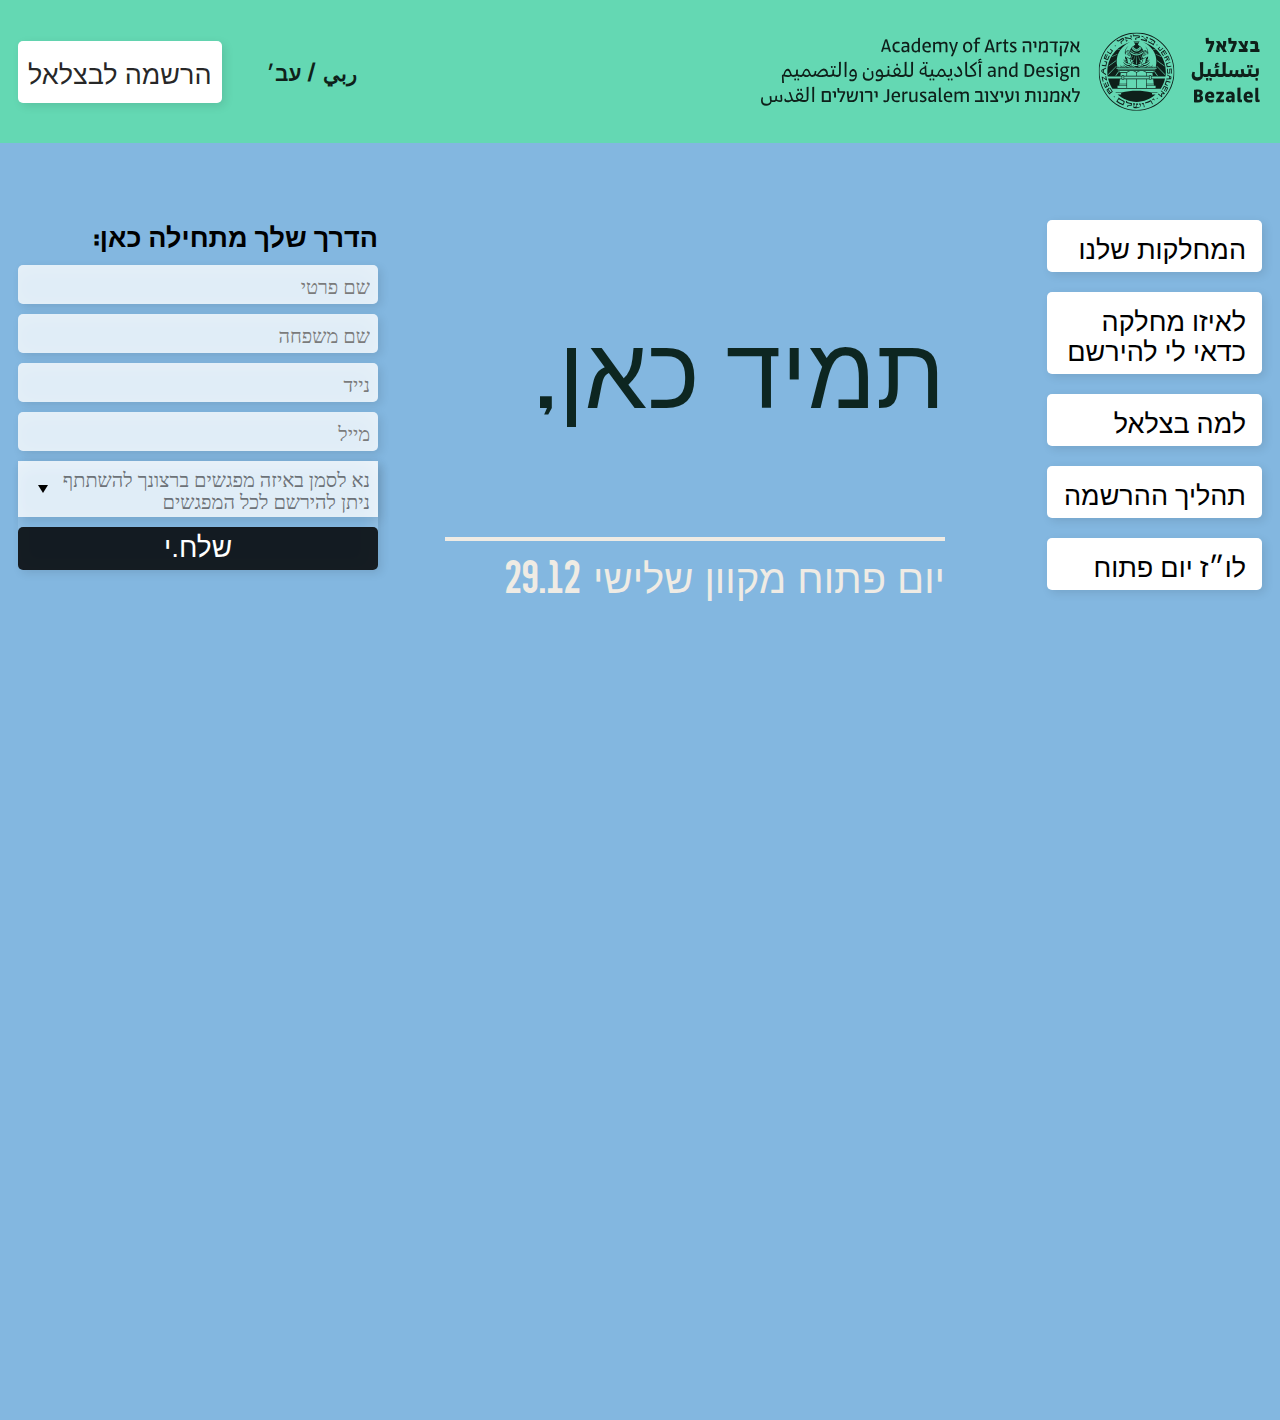
==== index.html @ 4e0faca6 "fix: fix" ====
<!DOCTYPE html>
<html lang="he-IL" dir="rtl">
<head>
    <meta charset="UTF-8">
    <meta name="viewport" content="width=device-width, initial-scale=1.0">
    <title>Home</title>
    <link rel="stylesheet" href="css/libs.css">
    <link rel="stylesheet" href="css/style.css">
</head>
<body>
    <header class="header">
        <div class="container">
            <div class="header__inner">
                <div class="header__logo">
                    <a href="./">
                        <img src="images/logo.svg" alt="logo">
                    </a>
                </div>
                <button class="header__menu-btn"><span></span></button>
                <div class="header__links">
                    <a class="header__link" href="#">ربي / עב׳</a>
                    <a class="header__btn" href="#">הרשמה לבצלאל</a>
                </div>
            </div>
            <div class="header__menu">
                <button class="header__menu-close"></button>
                <ul class="header__menu-list">
                    <li><a href="#">המחלקות שלנו</a></li>
                    <li><a href="#">לאיזו מחלקה
                        כדאי לי להירשם</a></li>
                        <li><a href="#"> למה בצלאל</a></li>
                        <li><a href="#"> תהליך ההרשמה</a></li>
                        <li><a href="#"> לו״ז יום פתוח</a></li>
                </ul>
                <a class="header__menu-link " href="#">הרשמה לבצלאל</a>

            </div>
        </div>
    </header>

    
    <section class="main-page">
        <div class="container">
            <div class="main-page__inner">
                <aside class="aside">
                    <nav class="main-page__nav navigation">
                        <ul>
                            <li><a href="#">המחלקות שלנו</a></li>
                            <li><a href="#">לאיזו מחלקה
                                כדאי לי להירשם </a></li>
                            <li><a href="#"> למה בצלאל</a></li>
                            <li><a href="#"> תהליך ההרשמה </a></li>
                            <li><a href="#">לו״ז יום פתוח </a></li>
                        </ul>
                    </nav>
                </aside>
                <div class="main-page__head">
                    <h1 class="main-page__title">
                        <div class="line"  style="animation-delay: .3s">
                            <span>תמיד כאן,</span>
                        </div>
                        <div class="line"  style="animation-delay: .35s">
                            תמיד <strong>בצלאל</strong>
                        </div>
                    </h1>
                    <h2 class="main-page__subtitle">יום פתוח מקוון שלישי 29.12</h2>
                </div>
                <div class="main-page__form">
                    <h3 class="main-page__form-title">הדרך שלך מתחילה כאן:</h3>
                    <form action="#">
                        <div class="main-page__form-item">
                            <input type="text" placeholder="שם פרטי">
                        </div>
                        <div class="main-page__form-item">
                            <input type="text" placeholder="שם משפחה">
                        </div>
                        <div class="main-page__form-item">
                            <input type="text" placeholder="נייד">
                        </div>
                        <div class="main-page__form-item">
                            <input type="text" placeholder="מייל">
                        </div>
                        <div class="main-page__list">
                            <div class="main-page__list-head">
                                <div class="main-page__list-subtitle">
                                    <span>נא לסמן באיזה מפגשים ברצונך להשתתף</span>
                                </div>
                                <div class="main-page__list-title">
                                    <strong> ניתן להירשם לכל המפגשים</strong>
                                </div>
                            </div>
                            
                            <ul class="main-page__list-items">
                                <li class="main-page__form-checkbox">
                                    <label>

                                        <input type="checkbox">
                                        מפגש עם המנהל האקדמי:
                                        <br>
                                        תהליך ההרשמה ותנאי הקבלה
                                    </label>
                                </li>
                                <li class="main-page__form-checkbox">
                                    <label>
                                        <input type="checkbox">
                                        מפגש עם דקנאט הסטודנטים: מלגות, מעונות, סיוע כלכלי וחברתי
                                    </label>
                                </li>
                                <li class="main-page__form-checkbox">
                                    <label>
                                        <input type="checkbox">
                                        מפגש במחלקה לעיצוב תעשייתי
                                    </label>
                                </li>
                                <li class="main-page__form-checkbox">
                                    <label>
                                        <input type="checkbox">
                                        מפגש במחלקה לעיצוב קרמי וזכוכית
                                    </label>
                                </li>
                                <li class="main-page__form-checkbox">
                                    <label>
                                        <input type="checkbox">
                                        מפגש במחלקה לתרבות חזותית וחומרית
                                    </label>
                                </li>
                                <li class="main-page__form-checkbox">
                                    <label>
                                        <input type="checkbox">
                                        מפגש במחלקה לתרבות חזותית וחומרית
                                    </label>
                                </li>
                                <li class="main-page__form-checkbox">
                                    <label>
                                        <input type="checkbox">
                                        מפגש במחלקה לצילום
                                    </label>
                                </li>
                                <li class="main-page__form-checkbox">
                                    <label>
                                        <input type="checkbox">
                                        מפגש במחלקה לארכיטקטורה
                                    </label>
                                </li>
                                <li class="main-page__form-checkbox">
                                    <label>
                                        <input type="checkbox">
                                        מפגש במחלקה לאמנויות המסך
                                    </label>
                                </li>
                                <li class="main-page__form-checkbox">
                                    <label>
                                        <input type="checkbox">
                                        מפגש במחלקה לצורפות ואופנה
                                    </label>
                                </li>
                                <li class="main-page__form-checkbox">
                                    <label>
                                        <input type="checkbox">
                                        מפגש במחלקה לתקשורת חזותית
                                    </label>
                                </li>
                                <li class="main-page__form-checkbox">
                                    <label>
                                        <input type="checkbox">
                                        מפגש במחלקה לאמנות
                                    </label>
                                </li>
                            </ul>
                            
                            <button class="main-page__form-btn btn">שלח.י</button>
                        </div>
                    </form>
                </div>
            </div>
        </div>
    </section>


    <footer class="footer">
    </footer>
    
    <script src="js/libs.js"></script>
    <script src="js/main.js"></script>
</body>
</html>
---- css/libs.css ----
@keyframes plyr-progress{to{background-position:25px 0;background-position:var(--plyr-progress-loading-size,25px) 0}}@keyframes plyr-popup{0%{opacity:.5;transform:translateY(10px)}to{opacity:1;transform:translateY(0)}}@keyframes plyr-fade-in{from{opacity:0}to{opacity:1}}.plyr{-moz-osx-font-smoothing:grayscale;-webkit-font-smoothing:antialiased;align-items:center;direction:ltr;display:flex;flex-direction:column;font-family:inherit;font-family:var(--plyr-font-family,inherit);font-variant-numeric:tabular-nums;font-weight:400;font-weight:var(--plyr-font-weight-regular,400);line-height:1.7;line-height:var(--plyr-line-height,1.7);max-width:100%;min-width:200px;position:relative;text-shadow:none;transition:box-shadow .3s ease;z-index:0}.plyr audio,.plyr iframe,.plyr video{display:block;height:100%;width:100%}.plyr button{font:inherit;line-height:inherit;width:auto}.plyr:focus{outline:0}.plyr--full-ui{box-sizing:border-box}.plyr--full-ui *,.plyr--full-ui ::after,.plyr--full-ui ::before{box-sizing:inherit}.plyr--full-ui a,.plyr--full-ui button,.plyr--full-ui input,.plyr--full-ui label{touch-action:manipulation}.plyr__badge{background:#4a5464;background:var(--plyr-badge-background,#4a5464);border-radius:2px;border-radius:var(--plyr-badge-border-radius,2px);color:#fff;color:var(--plyr-badge-text-color,#fff);font-size:9px;font-size:var(--plyr-font-size-badge,9px);line-height:1;padding:3px 4px}.plyr--full-ui ::-webkit-media-text-track-container{display:none}.plyr__captions{animation:plyr-fade-in .3s ease;bottom:0;display:none;font-size:13px;font-size:var(--plyr-font-size-small,13px);left:0;padding:10px;padding:var(--plyr-control-spacing,10px);position:absolute;text-align:center;transition:transform .4s ease-in-out;width:100%}.plyr__captions span:empty{display:none}@media (min-width:480px){.plyr__captions{font-size:15px;font-size:var(--plyr-font-size-base,15px);padding:calc(10px * 2);padding:calc(var(--plyr-control-spacing,10px) * 2)}}@media (min-width:768px){.plyr__captions{font-size:18px;font-size:var(--plyr-font-size-large,18px)}}.plyr--captions-active .plyr__captions{display:block}.plyr:not(.plyr--hide-controls) .plyr__controls:not(:empty)~.plyr__captions{transform:translateY(calc(10px * -4));transform:translateY(calc(var(--plyr-control-spacing,10px) * -4))}.plyr__caption{background:rgba(0,0,0,.8);background:var(--plyr-captions-background,rgba(0,0,0,.8));border-radius:2px;-webkit-box-decoration-break:clone;box-decoration-break:clone;color:#fff;color:var(--plyr-captions-text-color,#fff);line-height:185%;padding:.2em .5em;white-space:pre-wrap}.plyr__caption div{display:inline}.plyr__control{background:0 0;border:0;border-radius:3px;border-radius:var(--plyr-control-radius,3px);color:inherit;cursor:pointer;flex-shrink:0;overflow:visible;padding:calc(10px * .7);padding:calc(var(--plyr-control-spacing,10px) * .7);position:relative;transition:all .3s ease}.plyr__control svg{display:block;fill:currentColor;height:18px;height:var(--plyr-control-icon-size,18px);pointer-events:none;width:18px;width:var(--plyr-control-icon-size,18px)}.plyr__control:focus{outline:0}.plyr__control.plyr__tab-focus{outline-color:#00b3ff;outline-color:var(--plyr-tab-focus-color,var(--plyr-color-main,var(--plyr-color-main,#00b3ff)));outline-offset:2px;outline-style:dotted;outline-width:3px}a.plyr__control{text-decoration:none}a.plyr__control::after,a.plyr__control::before{display:none}.plyr__control.plyr__control--pressed .icon--not-pressed,.plyr__control.plyr__control--pressed .label--not-pressed,.plyr__control:not(.plyr__control--pressed) .icon--pressed,.plyr__control:not(.plyr__control--pressed) .label--pressed{display:none}.plyr--full-ui ::-webkit-media-controls{display:none}.plyr__controls{align-items:center;display:flex;justify-content:flex-end;text-align:center}.plyr__controls .plyr__progress__container{flex:1;min-width:0}.plyr__controls .plyr__controls__item{margin-left:calc(10px / 4);margin-left:calc(var(--plyr-control-spacing,10px)/ 4)}.plyr__controls .plyr__controls__item:first-child{margin-left:0;margin-right:auto}.plyr__controls .plyr__controls__item.plyr__progress__container{padding-left:calc(10px / 4);padding-left:calc(var(--plyr-control-spacing,10px)/ 4)}.plyr__controls .plyr__controls__item.plyr__time{padding:0 calc(10px / 2);padding:0 calc(var(--plyr-control-spacing,10px)/ 2)}.plyr__controls .plyr__controls__item.plyr__progress__container:first-child,.plyr__controls .plyr__controls__item.plyr__time+.plyr__time,.plyr__controls .plyr__controls__item.plyr__time:first-child{padding-left:0}.plyr__controls:empty{display:none}.plyr [data-plyr=airplay],.plyr [data-plyr=captions],.plyr [data-plyr=fullscreen],.plyr [data-plyr=pip]{display:none}.plyr--airplay-supported [data-plyr=airplay],.plyr--captions-enabled [data-plyr=captions],.plyr--fullscreen-enabled [data-plyr=fullscreen],.plyr--pip-supported [data-plyr=pip]{display:inline-block}.plyr__menu{display:flex;position:relative}.plyr__menu .plyr__control svg{transition:transform .3s ease}.plyr__menu .plyr__control[aria-expanded=true] svg{transform:rotate(90deg)}.plyr__menu .plyr__control[aria-expanded=true] .plyr__tooltip{display:none}.plyr__menu__container{animation:plyr-popup .2s ease;background:rgba(255,255,255,.9);background:var(--plyr-menu-background,rgba(255,255,255,.9));border-radius:4px;bottom:100%;box-shadow:0 1px 2px rgba(0,0,0,.15);box-shadow:var(--plyr-menu-shadow,0 1px 2px rgba(0,0,0,.15));color:#4a5464;color:var(--plyr-menu-color,#4a5464);font-size:15px;font-size:var(--plyr-font-size-base,15px);margin-bottom:10px;position:absolute;right:-3px;text-align:left;white-space:nowrap;z-index:3}.plyr__menu__container>div{overflow:hidden;transition:height .35s cubic-bezier(.4,0,.2,1),width .35s cubic-bezier(.4,0,.2,1)}.plyr__menu__container::after{border:4px solid transparent;border:var(--plyr-menu-arrow-size,4px) solid transparent;border-top-color:rgba(255,255,255,.9);border-top-color:var(--plyr-menu-background,rgba(255,255,255,.9));content:'';height:0;position:absolute;right:calc(((18px / 2) + calc(10px * .7)) - (4px / 2));right:calc(((var(--plyr-control-icon-size,18px)/ 2) + calc(var(--plyr-control-spacing,10px) * .7)) - (var(--plyr-menu-arrow-size,4px)/ 2));top:100%;width:0}.plyr__menu__container [role=menu]{padding:calc(10px * .7);padding:calc(var(--plyr-control-spacing,10px) * .7)}.plyr__menu__container [role=menuitem],.plyr__menu__container [role=menuitemradio]{margin-top:2px}.plyr__menu__container [role=menuitem]:first-child,.plyr__menu__container [role=menuitemradio]:first-child{margin-top:0}.plyr__menu__container .plyr__control{align-items:center;color:#4a5464;color:var(--plyr-menu-color,#4a5464);display:flex;font-size:13px;font-size:var(--plyr-font-size-menu,var(--plyr-font-size-small,13px));padding-bottom:calc(calc(10px * .7)/ 1.5);padding-bottom:calc(calc(var(--plyr-control-spacing,10px) * .7)/ 1.5);padding-left:calc(calc(10px * .7) * 1.5);padding-left:calc(calc(var(--plyr-control-spacing,10px) * .7) * 1.5);padding-right:calc(calc(10px * .7) * 1.5);padding-right:calc(calc(var(--plyr-control-spacing,10px) * .7) * 1.5);padding-top:calc(calc(10px * .7)/ 1.5);padding-top:calc(calc(var(--plyr-control-spacing,10px) * .7)/ 1.5);-webkit-user-select:none;-ms-user-select:none;user-select:none;width:100%}.plyr__menu__container .plyr__control>span{align-items:inherit;display:flex;width:100%}.plyr__menu__container .plyr__control::after{border:4px solid transparent;border:var(--plyr-menu-item-arrow-size,4px) solid transparent;content:'';position:absolute;top:50%;transform:translateY(-50%)}.plyr__menu__container .plyr__control--forward{padding-right:calc(calc(10px * .7) * 4);padding-right:calc(calc(var(--plyr-control-spacing,10px) * .7) * 4)}.plyr__menu__container .plyr__control--forward::after{border-left-color:#728197;border-left-color:var(--plyr-menu-arrow-color,#728197);right:calc((calc(10px * .7) * 1.5) - 4px);right:calc((calc(var(--plyr-control-spacing,10px) * .7) * 1.5) - var(--plyr-menu-item-arrow-size,4px))}.plyr__menu__container .plyr__control--forward.plyr__tab-focus::after,.plyr__menu__container .plyr__control--forward:hover::after{border-left-color:currentColor}.plyr__menu__container .plyr__control--back{font-weight:400;font-weight:var(--plyr-font-weight-regular,400);margin:calc(10px * .7);margin:calc(var(--plyr-control-spacing,10px) * .7);margin-bottom:calc(calc(10px * .7)/ 2);margin-bottom:calc(calc(var(--plyr-control-spacing,10px) * .7)/ 2);padding-left:calc(calc(10px * .7) * 4);padding-left:calc(calc(var(--plyr-control-spacing,10px) * .7) * 4);position:relative;width:calc(100% - (calc(10px * .7) * 2));width:calc(100% - (calc(var(--plyr-control-spacing,10px) * .7) * 2))}.plyr__menu__container .plyr__control--back::after{border-right-color:#728197;border-right-color:var(--plyr-menu-arrow-color,#728197);left:calc((calc(10px * .7) * 1.5) - 4px);left:calc((calc(var(--plyr-control-spacing,10px) * .7) * 1.5) - var(--plyr-menu-item-arrow-size,4px))}.plyr__menu__container .plyr__control--back::before{background:#dcdfe5;background:var(--plyr-menu-back-border-color,#dcdfe5);box-shadow:0 1px 0 #fff;box-shadow:0 1px 0 var(--plyr-menu-back-border-shadow-color,#fff);content:'';height:1px;left:0;margin-top:calc(calc(10px * .7)/ 2);margin-top:calc(calc(var(--plyr-control-spacing,10px) * .7)/ 2);overflow:hidden;position:absolute;right:0;top:100%}.plyr__menu__container .plyr__control--back.plyr__tab-focus::after,.plyr__menu__container .plyr__control--back:hover::after{border-right-color:currentColor}.plyr__menu__container .plyr__control[role=menuitemradio]{padding-left:calc(10px * .7);padding-left:calc(var(--plyr-control-spacing,10px) * .7)}.plyr__menu__container .plyr__control[role=menuitemradio]::after,.plyr__menu__container .plyr__control[role=menuitemradio]::before{border-radius:100%}.plyr__menu__container .plyr__control[role=menuitemradio]::before{background:rgba(0,0,0,.1);content:'';display:block;flex-shrink:0;height:16px;margin-right:10px;margin-right:var(--plyr-control-spacing,10px);transition:all .3s ease;width:16px}.plyr__menu__container .plyr__control[role=menuitemradio]::after{background:#fff;border:0;height:6px;left:12px;opacity:0;top:50%;transform:translateY(-50%) scale(0);transition:transform .3s ease,opacity .3s ease;width:6px}.plyr__menu__container .plyr__control[role=menuitemradio][aria-checked=true]::before{background:#00b3ff;background:var(--plyr-control-toggle-checked-background,var(--plyr-color-main,var(--plyr-color-main,#00b3ff)))}.plyr__menu__container .plyr__control[role=menuitemradio][aria-checked=true]::after{opacity:1;transform:translateY(-50%) scale(1)}.plyr__menu__container .plyr__control[role=menuitemradio].plyr__tab-focus::before,.plyr__menu__container .plyr__control[role=menuitemradio]:hover::before{background:rgba(35,40,47,.1)}.plyr__menu__container .plyr__menu__value{align-items:center;display:flex;margin-left:auto;margin-right:calc((calc(10px * .7) - 2) * -1);margin-right:calc((calc(var(--plyr-control-spacing,10px) * .7) - 2) * -1);overflow:hidden;padding-left:calc(calc(10px * .7) * 3.5);padding-left:calc(calc(var(--plyr-control-spacing,10px) * .7) * 3.5);pointer-events:none}.plyr--full-ui input[type=range]{-webkit-appearance:none;background:0 0;border:0;border-radius:calc(13px * 2);border-radius:calc(var(--plyr-range-thumb-height,13px) * 2);color:#00b3ff;color:var(--plyr-range-fill-background,var(--plyr-color-main,var(--plyr-color-main,#00b3ff)));display:block;height:calc((3px * 2) + 13px);height:calc((var(--plyr-range-thumb-active-shadow-width,3px) * 2) + var(--plyr-range-thumb-height,13px));margin:0;min-width:0;padding:0;transition:box-shadow .3s ease;width:100%}.plyr--full-ui input[type=range]::-webkit-slider-runnable-track{background:0 0;border:0;border-radius:calc(5px / 2);border-radius:calc(var(--plyr-range-track-height,5px)/ 2);height:5px;height:var(--plyr-range-track-height,5px);-webkit-transition:box-shadow .3s ease;transition:box-shadow .3s ease;-webkit-user-select:none;user-select:none;background-image:linear-gradient(to right,currentColor 0,transparent 0);background-image:linear-gradient(to right,currentColor var(--value,0),transparent var(--value,0))}.plyr--full-ui input[type=range]::-webkit-slider-thumb{background:#fff;background:var(--plyr-range-thumb-background,#fff);border:0;border-radius:100%;box-shadow:0 1px 1px rgba(35,40,47,.15),0 0 0 1px rgba(35,40,47,.2);box-shadow:var(--plyr-range-thumb-shadow,0 1px 1px rgba(35,40,47,.15),0 0 0 1px rgba(35,40,47,.2));height:13px;height:var(--plyr-range-thumb-height,13px);position:relative;-webkit-transition:all .2s ease;transition:all .2s ease;width:13px;width:var(--plyr-range-thumb-height,13px);-webkit-appearance:none;margin-top:calc(((13px - 5px)/ 2) * -1);margin-top:calc(((var(--plyr-range-thumb-height,13px) - var(--plyr-range-track-height,5px))/ 2) * -1)}.plyr--full-ui input[type=range]::-moz-range-track{background:0 0;border:0;border-radius:calc(5px / 2);border-radius:calc(var(--plyr-range-track-height,5px)/ 2);height:5px;height:var(--plyr-range-track-height,5px);-moz-transition:box-shadow .3s ease;transition:box-shadow .3s ease;user-select:none}.plyr--full-ui input[type=range]::-moz-range-thumb{background:#fff;background:var(--plyr-range-thumb-background,#fff);border:0;border-radius:100%;box-shadow:0 1px 1px rgba(35,40,47,.15),0 0 0 1px rgba(35,40,47,.2);box-shadow:var(--plyr-range-thumb-shadow,0 1px 1px rgba(35,40,47,.15),0 0 0 1px rgba(35,40,47,.2));height:13px;height:var(--plyr-range-thumb-height,13px);position:relative;-moz-transition:all .2s ease;transition:all .2s ease;width:13px;width:var(--plyr-range-thumb-height,13px)}.plyr--full-ui input[type=range]::-moz-range-progress{background:currentColor;border-radius:calc(5px / 2);border-radius:calc(var(--plyr-range-track-height,5px)/ 2);height:5px;height:var(--plyr-range-track-height,5px)}.plyr--full-ui input[type=range]::-ms-track{background:0 0;border:0;border-radius:calc(5px / 2);border-radius:calc(var(--plyr-range-track-height,5px)/ 2);height:5px;height:var(--plyr-range-track-height,5px);-ms-transition:box-shadow .3s ease;transition:box-shadow .3s ease;-ms-user-select:none;user-select:none;color:transparent}.plyr--full-ui input[type=range]::-ms-fill-upper{background:0 0;border:0;border-radius:calc(5px / 2);border-radius:calc(var(--plyr-range-track-height,5px)/ 2);height:5px;height:var(--plyr-range-track-height,5px);-ms-transition:box-shadow .3s ease;transition:box-shadow .3s ease;-ms-user-select:none;user-select:none}.plyr--full-ui input[type=range]::-ms-fill-lower{background:0 0;border:0;border-radius:calc(5px / 2);border-radius:calc(var(--plyr-range-track-height,5px)/ 2);height:5px;height:var(--plyr-range-track-height,5px);-ms-transition:box-shadow .3s ease;transition:box-shadow .3s ease;-ms-user-select:none;user-select:none;background:currentColor}.plyr--full-ui input[type=range]::-ms-thumb{background:#fff;background:var(--plyr-range-thumb-background,#fff);border:0;border-radius:100%;box-shadow:0 1px 1px rgba(35,40,47,.15),0 0 0 1px rgba(35,40,47,.2);box-shadow:var(--plyr-range-thumb-shadow,0 1px 1px rgba(35,40,47,.15),0 0 0 1px rgba(35,40,47,.2));height:13px;height:var(--plyr-range-thumb-height,13px);position:relative;-ms-transition:all .2s ease;transition:all .2s ease;width:13px;width:var(--plyr-range-thumb-height,13px);margin-top:0}.plyr--full-ui input[type=range]::-ms-tooltip{display:none}.plyr--full-ui input[type=range]:focus{outline:0}.plyr--full-ui input[type=range]::-moz-focus-outer{border:0}.plyr--full-ui input[type=range].plyr__tab-focus::-webkit-slider-runnable-track{outline-color:#00b3ff;outline-color:var(--plyr-tab-focus-color,var(--plyr-color-main,var(--plyr-color-main,#00b3ff)));outline-offset:2px;outline-style:dotted;outline-width:3px}.plyr--full-ui input[type=range].plyr__tab-focus::-moz-range-track{outline-color:#00b3ff;outline-color:var(--plyr-tab-focus-color,var(--plyr-color-main,var(--plyr-color-main,#00b3ff)));outline-offset:2px;outline-style:dotted;outline-width:3px}.plyr--full-ui input[type=range].plyr__tab-focus::-ms-track{outline-color:#00b3ff;outline-color:var(--plyr-tab-focus-color,var(--plyr-color-main,var(--plyr-color-main,#00b3ff)));outline-offset:2px;outline-style:dotted;outline-width:3px}.plyr__poster{background-color:#000;background-position:50% 50%;background-repeat:no-repeat;background-size:contain;height:100%;left:0;opacity:0;position:absolute;top:0;transition:opacity .2s ease;width:100%;z-index:1}.plyr--stopped.plyr__poster-enabled .plyr__poster{opacity:1}.plyr__time{font-size:13px;font-size:var(--plyr-font-size-time,var(--plyr-font-size-small,13px))}.plyr__time+.plyr__time::before{content:'\2044';margin-right:10px;margin-right:var(--plyr-control-spacing,10px)}@media (max-width:calc(768px - 1px)){.plyr__time+.plyr__time{display:none}}.plyr__tooltip{background:rgba(255,255,255,.9);background:var(--plyr-tooltip-background,rgba(255,255,255,.9));border-radius:3px;border-radius:var(--plyr-tooltip-radius,3px);bottom:100%;box-shadow:0 1px 2px rgba(0,0,0,.15);box-shadow:var(--plyr-tooltip-shadow,0 1px 2px rgba(0,0,0,.15));color:#4a5464;color:var(--plyr-tooltip-color,#4a5464);font-size:13px;font-size:var(--plyr-font-size-small,13px);font-weight:400;font-weight:var(--plyr-font-weight-regular,400);left:50%;line-height:1.3;margin-bottom:calc(calc(10px / 2) * 2);margin-bottom:calc(calc(var(--plyr-control-spacing,10px)/ 2) * 2);opacity:0;padding:calc(10px / 2) calc(calc(10px / 2) * 1.5);padding:calc(var(--plyr-control-spacing,10px)/ 2) calc(calc(var(--plyr-control-spacing,10px)/ 2) * 1.5);pointer-events:none;position:absolute;transform:translate(-50%,10px) scale(.8);transform-origin:50% 100%;transition:transform .2s .1s ease,opacity .2s .1s ease;white-space:nowrap;z-index:2}.plyr__tooltip::before{border-left:4px solid transparent;border-left:var(--plyr-tooltip-arrow-size,4px) solid transparent;border-right:4px solid transparent;border-right:var(--plyr-tooltip-arrow-size,4px) solid transparent;border-top:4px solid rgba(255,255,255,.9);border-top:var(--plyr-tooltip-arrow-size,4px) solid var(--plyr-tooltip-background,rgba(255,255,255,.9));bottom:calc(4px * -1);bottom:calc(var(--plyr-tooltip-arrow-size,4px) * -1);content:'';height:0;left:50%;position:absolute;transform:translateX(-50%);width:0;z-index:2}.plyr .plyr__control.plyr__tab-focus .plyr__tooltip,.plyr .plyr__control:hover .plyr__tooltip,.plyr__tooltip--visible{opacity:1;transform:translate(-50%,0) scale(1)}.plyr .plyr__control:hover .plyr__tooltip{z-index:3}.plyr__controls>.plyr__control:first-child .plyr__tooltip,.plyr__controls>.plyr__control:first-child+.plyr__control .plyr__tooltip{left:0;transform:translate(0,10px) scale(.8);transform-origin:0 100%}.plyr__controls>.plyr__control:first-child .plyr__tooltip::before,.plyr__controls>.plyr__control:first-child+.plyr__control .plyr__tooltip::before{left:calc((18px / 2) + calc(10px * .7));left:calc((var(--plyr-control-icon-size,18px)/ 2) + calc(var(--plyr-control-spacing,10px) * .7))}.plyr__controls>.plyr__control:last-child .plyr__tooltip{left:auto;right:0;transform:translate(0,10px) scale(.8);transform-origin:100% 100%}.plyr__controls>.plyr__control:last-child .plyr__tooltip::before{left:auto;right:calc((18px / 2) + calc(10px * .7));right:calc((var(--plyr-control-icon-size,18px)/ 2) + calc(var(--plyr-control-spacing,10px) * .7));transform:translateX(50%)}.plyr__controls>.plyr__control:first-child .plyr__tooltip--visible,.plyr__controls>.plyr__control:first-child+.plyr__control .plyr__tooltip--visible,.plyr__controls>.plyr__control:first-child+.plyr__control.plyr__tab-focus .plyr__tooltip,.plyr__controls>.plyr__control:first-child+.plyr__control:hover .plyr__tooltip,.plyr__controls>.plyr__control:first-child.plyr__tab-focus .plyr__tooltip,.plyr__controls>.plyr__control:first-child:hover .plyr__tooltip,.plyr__controls>.plyr__control:last-child .plyr__tooltip--visible,.plyr__controls>.plyr__control:last-child.plyr__tab-focus .plyr__tooltip,.plyr__controls>.plyr__control:last-child:hover .plyr__tooltip{transform:translate(0,0) scale(1)}.plyr__progress{left:calc(13px * .5);left:calc(var(--plyr-range-thumb-height,13px) * .5);margin-right:13px;margin-right:var(--plyr-range-thumb-height,13px);position:relative}.plyr__progress input[type=range],.plyr__progress__buffer{margin-left:calc(13px * -.5);margin-left:calc(var(--plyr-range-thumb-height,13px) * -.5);margin-right:calc(13px * -.5);margin-right:calc(var(--plyr-range-thumb-height,13px) * -.5);width:calc(100% + 13px);width:calc(100% + var(--plyr-range-thumb-height,13px))}.plyr__progress input[type=range]{position:relative;z-index:2}.plyr__progress .plyr__tooltip{font-size:13px;font-size:var(--plyr-font-size-time,var(--plyr-font-size-small,13px));left:0}.plyr__progress__buffer{-webkit-appearance:none;background:0 0;border:0;border-radius:100px;height:5px;height:var(--plyr-range-track-height,5px);left:0;margin-top:calc((5px / 2) * -1);margin-top:calc((var(--plyr-range-track-height,5px)/ 2) * -1);padding:0;position:absolute;top:50%}.plyr__progress__buffer::-webkit-progress-bar{background:0 0}.plyr__progress__buffer::-webkit-progress-value{background:currentColor;border-radius:100px;min-width:5px;min-width:var(--plyr-range-track-height,5px);-webkit-transition:width .2s ease;transition:width .2s ease}.plyr__progress__buffer::-moz-progress-bar{background:currentColor;border-radius:100px;min-width:5px;min-width:var(--plyr-range-track-height,5px);-moz-transition:width .2s ease;transition:width .2s ease}.plyr__progress__buffer::-ms-fill{border-radius:100px;-ms-transition:width .2s ease;transition:width .2s ease}.plyr--loading .plyr__progress__buffer{animation:plyr-progress 1s linear infinite;background-image:linear-gradient(-45deg,rgba(35,40,47,.6) 25%,transparent 25%,transparent 50%,rgba(35,40,47,.6) 50%,rgba(35,40,47,.6) 75%,transparent 75%,transparent);background-image:linear-gradient(-45deg,var(--plyr-progress-loading-background,rgba(35,40,47,.6)) 25%,transparent 25%,transparent 50%,var(--plyr-progress-loading-background,rgba(35,40,47,.6)) 50%,var(--plyr-progress-loading-background,rgba(35,40,47,.6)) 75%,transparent 75%,transparent);background-repeat:repeat-x;background-size:25px 25px;background-size:var(--plyr-progress-loading-size,25px) var(--plyr-progress-loading-size,25px);color:transparent}.plyr--video.plyr--loading .plyr__progress__buffer{background-color:rgba(255,255,255,.25);background-color:var(--plyr-video-progress-buffered-background,rgba(255,255,255,.25))}.plyr--audio.plyr--loading .plyr__progress__buffer{background-color:rgba(193,200,209,.6);background-color:var(--plyr-audio-progress-buffered-background,rgba(193,200,209,.6))}.plyr__volume{align-items:center;display:flex;max-width:110px;min-width:80px;position:relative;width:20%}.plyr__volume input[type=range]{margin-left:calc(10px / 2);margin-left:calc(var(--plyr-control-spacing,10px)/ 2);margin-right:calc(10px / 2);margin-right:calc(var(--plyr-control-spacing,10px)/ 2);position:relative;z-index:2}.plyr--is-ios .plyr__volume{min-width:0;width:auto}.plyr--audio{display:block}.plyr--audio .plyr__controls{background:#fff;background:var(--plyr-audio-controls-background,#fff);border-radius:inherit;color:#4a5464;color:var(--plyr-audio-control-color,#4a5464);padding:10px;padding:var(--plyr-control-spacing,10px)}.plyr--audio .plyr__control.plyr__tab-focus,.plyr--audio .plyr__control:hover,.plyr--audio .plyr__control[aria-expanded=true]{background:#00b3ff;background:var(--plyr-audio-control-background-hover,var(--plyr-color-main,var(--plyr-color-main,#00b3ff)));color:#fff;color:var(--plyr-audio-control-color-hover,#fff)}.plyr--full-ui.plyr--audio input[type=range]::-webkit-slider-runnable-track{background-color:rgba(193,200,209,.6);background-color:var(--plyr-audio-range-track-background,var(--plyr-audio-progress-buffered-background,rgba(193,200,209,.6)))}.plyr--full-ui.plyr--audio input[type=range]::-moz-range-track{background-color:rgba(193,200,209,.6);background-color:var(--plyr-audio-range-track-background,var(--plyr-audio-progress-buffered-background,rgba(193,200,209,.6)))}.plyr--full-ui.plyr--audio input[type=range]::-ms-track{background-color:rgba(193,200,209,.6);background-color:var(--plyr-audio-range-track-background,var(--plyr-audio-progress-buffered-background,rgba(193,200,209,.6)))}.plyr--full-ui.plyr--audio input[type=range]:active::-webkit-slider-thumb{box-shadow:0 1px 1px rgba(35,40,47,.15),0 0 0 1px rgba(35,40,47,.2),0 0 0 3px rgba(35,40,47,.1);box-shadow:var(--plyr-range-thumb-shadow,0 1px 1px rgba(35,40,47,.15),0 0 0 1px rgba(35,40,47,.2)),0 0 0 var(--plyr-range-thumb-active-shadow-width,3px) var(--plyr-audio-range-thumb-active-shadow-color,rgba(35,40,47,.1))}.plyr--full-ui.plyr--audio input[type=range]:active::-moz-range-thumb{box-shadow:0 1px 1px rgba(35,40,47,.15),0 0 0 1px rgba(35,40,47,.2),0 0 0 3px rgba(35,40,47,.1);box-shadow:var(--plyr-range-thumb-shadow,0 1px 1px rgba(35,40,47,.15),0 0 0 1px rgba(35,40,47,.2)),0 0 0 var(--plyr-range-thumb-active-shadow-width,3px) var(--plyr-audio-range-thumb-active-shadow-color,rgba(35,40,47,.1))}.plyr--full-ui.plyr--audio input[type=range]:active::-ms-thumb{box-shadow:0 1px 1px rgba(35,40,47,.15),0 0 0 1px rgba(35,40,47,.2),0 0 0 3px rgba(35,40,47,.1);box-shadow:var(--plyr-range-thumb-shadow,0 1px 1px rgba(35,40,47,.15),0 0 0 1px rgba(35,40,47,.2)),0 0 0 var(--plyr-range-thumb-active-shadow-width,3px) var(--plyr-audio-range-thumb-active-shadow-color,rgba(35,40,47,.1))}.plyr--audio .plyr__progress__buffer{color:rgba(193,200,209,.6);color:var(--plyr-audio-progress-buffered-background,rgba(193,200,209,.6))}.plyr--video{background:#000;overflow:hidden}.plyr--video.plyr--menu-open{overflow:visible}.plyr__video-wrapper{background:#000;height:100%;margin:auto;overflow:hidden;position:relative;width:100%}.plyr__video-embed,.plyr__video-wrapper--fixed-ratio{height:0;padding-bottom:56.25%}.plyr__video-embed iframe,.plyr__video-wrapper--fixed-ratio video{border:0;left:0;position:absolute;top:0}.plyr--full-ui .plyr__video-embed>.plyr__video-embed__container{padding-bottom:240%;position:relative;transform:translateY(-38.28125%)}.plyr--video .plyr__controls{background:linear-gradient(rgba(0,0,0,0),rgba(0,0,0,.75));background:var(--plyr-video-controls-background,linear-gradient(rgba(0,0,0,0),rgba(0,0,0,.75)));border-bottom-left-radius:inherit;border-bottom-right-radius:inherit;bottom:0;color:#fff;color:var(--plyr-video-control-color,#fff);left:0;padding:calc(10px / 2);padding:calc(var(--plyr-control-spacing,10px)/ 2);padding-top:calc(10px * 2);padding-top:calc(var(--plyr-control-spacing,10px) * 2);position:absolute;right:0;transition:opacity .4s ease-in-out,transform .4s ease-in-out;z-index:3}@media (min-width:480px){.plyr--video .plyr__controls{padding:10px;padding:var(--plyr-control-spacing,10px);padding-top:calc(10px * 3.5);padding-top:calc(var(--plyr-control-spacing,10px) * 3.5)}}.plyr--video.plyr--hide-controls .plyr__controls{opacity:0;pointer-events:none;transform:translateY(100%)}.plyr--video .plyr__control.plyr__tab-focus,.plyr--video .plyr__control:hover,.plyr--video .plyr__control[aria-expanded=true]{background:#00b3ff;background:var(--plyr-video-control-background-hover,var(--plyr-color-main,var(--plyr-color-main,#00b3ff)));color:#fff;color:var(--plyr-video-control-color-hover,#fff)}.plyr__control--overlaid{background:#00b3ff;background:var(--plyr-video-control-background-hover,var(--plyr-color-main,var(--plyr-color-main,#00b3ff)));border:0;border-radius:100%;color:#fff;color:var(--plyr-video-control-color,#fff);display:none;left:50%;opacity:.9;padding:calc(10px * 1.5);padding:calc(var(--plyr-control-spacing,10px) * 1.5);position:absolute;top:50%;transform:translate(-50%,-50%);transition:.3s;z-index:2}.plyr__control--overlaid svg{left:2px;position:relative}.plyr__control--overlaid:focus,.plyr__control--overlaid:hover{opacity:1}.plyr--playing .plyr__control--overlaid{opacity:0;visibility:hidden}.plyr--full-ui.plyr--video .plyr__control--overlaid{display:block}.plyr--full-ui.plyr--video input[type=range]::-webkit-slider-runnable-track{background-color:rgba(255,255,255,.25);background-color:var(--plyr-video-range-track-background,var(--plyr-video-progress-buffered-background,rgba(255,255,255,.25)))}.plyr--full-ui.plyr--video input[type=range]::-moz-range-track{background-color:rgba(255,255,255,.25);background-color:var(--plyr-video-range-track-background,var(--plyr-video-progress-buffered-background,rgba(255,255,255,.25)))}.plyr--full-ui.plyr--video input[type=range]::-ms-track{background-color:rgba(255,255,255,.25);background-color:var(--plyr-video-range-track-background,var(--plyr-video-progress-buffered-background,rgba(255,255,255,.25)))}.plyr--full-ui.plyr--video input[type=range]:active::-webkit-slider-thumb{box-shadow:0 1px 1px rgba(35,40,47,.15),0 0 0 1px rgba(35,40,47,.2),0 0 0 3px rgba(255,255,255,.5);box-shadow:var(--plyr-range-thumb-shadow,0 1px 1px rgba(35,40,47,.15),0 0 0 1px rgba(35,40,47,.2)),0 0 0 var(--plyr-range-thumb-active-shadow-width,3px) var(--plyr-audio-range-thumb-active-shadow-color,rgba(255,255,255,.5))}.plyr--full-ui.plyr--video input[type=range]:active::-moz-range-thumb{box-shadow:0 1px 1px rgba(35,40,47,.15),0 0 0 1px rgba(35,40,47,.2),0 0 0 3px rgba(255,255,255,.5);box-shadow:var(--plyr-range-thumb-shadow,0 1px 1px rgba(35,40,47,.15),0 0 0 1px rgba(35,40,47,.2)),0 0 0 var(--plyr-range-thumb-active-shadow-width,3px) var(--plyr-audio-range-thumb-active-shadow-color,rgba(255,255,255,.5))}.plyr--full-ui.plyr--video input[type=range]:active::-ms-thumb{box-shadow:0 1px 1px rgba(35,40,47,.15),0 0 0 1px rgba(35,40,47,.2),0 0 0 3px rgba(255,255,255,.5);box-shadow:var(--plyr-range-thumb-shadow,0 1px 1px rgba(35,40,47,.15),0 0 0 1px rgba(35,40,47,.2)),0 0 0 var(--plyr-range-thumb-active-shadow-width,3px) var(--plyr-audio-range-thumb-active-shadow-color,rgba(255,255,255,.5))}.plyr--video .plyr__progress__buffer{color:rgba(255,255,255,.25);color:var(--plyr-video-progress-buffered-background,rgba(255,255,255,.25))}.plyr:-webkit-full-screen{background:#000;border-radius:0!important;height:100%;margin:0;width:100%}.plyr:-ms-fullscreen{background:#000;border-radius:0!important;height:100%;margin:0;width:100%}.plyr:fullscreen{background:#000;border-radius:0!important;height:100%;margin:0;width:100%}.plyr:-webkit-full-screen video{height:100%}.plyr:-ms-fullscreen video{height:100%}.plyr:fullscreen video{height:100%}.plyr:-webkit-full-screen .plyr__video-wrapper{height:100%;position:static}.plyr:-ms-fullscreen .plyr__video-wrapper{height:100%;position:static}.plyr:fullscreen .plyr__video-wrapper{height:100%;position:static}.plyr:-webkit-full-screen.plyr--vimeo .plyr__video-wrapper{height:0;position:relative}.plyr:-ms-fullscreen.plyr--vimeo .plyr__video-wrapper{height:0;position:relative}.plyr:fullscreen.plyr--vimeo .plyr__video-wrapper{height:0;position:relative}.plyr:-webkit-full-screen .plyr__control .icon--exit-fullscreen{display:block}.plyr:-ms-fullscreen .plyr__control .icon--exit-fullscreen{display:block}.plyr:fullscreen .plyr__control .icon--exit-fullscreen{display:block}.plyr:-webkit-full-screen .plyr__control .icon--exit-fullscreen+svg{display:none}.plyr:-ms-fullscreen .plyr__control .icon--exit-fullscreen+svg{display:none}.plyr:fullscreen .plyr__control .icon--exit-fullscreen+svg{display:none}.plyr:-webkit-full-screen.plyr--hide-controls{cursor:none}.plyr:-ms-fullscreen.plyr--hide-controls{cursor:none}.plyr:fullscreen.plyr--hide-controls{cursor:none}@media (min-width:1024px){.plyr:-webkit-full-screen .plyr__captions{font-size:21px;font-size:var(--plyr-font-size-xlarge,21px)}.plyr:-ms-fullscreen .plyr__captions{font-size:21px;font-size:var(--plyr-font-size-xlarge,21px)}.plyr:fullscreen .plyr__captions{font-size:21px;font-size:var(--plyr-font-size-xlarge,21px)}}.plyr:-webkit-full-screen{background:#000;border-radius:0!important;height:100%;margin:0;width:100%}.plyr:-webkit-full-screen video{height:100%}.plyr:-webkit-full-screen .plyr__video-wrapper{height:100%;position:static}.plyr:-webkit-full-screen.plyr--vimeo .plyr__video-wrapper{height:0;position:relative}.plyr:-webkit-full-screen .plyr__control .icon--exit-fullscreen{display:block}.plyr:-webkit-full-screen .plyr__control .icon--exit-fullscreen+svg{display:none}.plyr:-webkit-full-screen.plyr--hide-controls{cursor:none}@media (min-width:1024px){.plyr:-webkit-full-screen .plyr__captions{font-size:21px;font-size:var(--plyr-font-size-xlarge,21px)}}.plyr:-moz-full-screen{background:#000;border-radius:0!important;height:100%;margin:0;width:100%}.plyr:-moz-full-screen video{height:100%}.plyr:-moz-full-screen .plyr__video-wrapper{height:100%;position:static}.plyr:-moz-full-screen.plyr--vimeo .plyr__video-wrapper{height:0;position:relative}.plyr:-moz-full-screen .plyr__control .icon--exit-fullscreen{display:block}.plyr:-moz-full-screen .plyr__control .icon--exit-fullscreen+svg{display:none}.plyr:-moz-full-screen.plyr--hide-controls{cursor:none}@media (min-width:1024px){.plyr:-moz-full-screen .plyr__captions{font-size:21px;font-size:var(--plyr-font-size-xlarge,21px)}}.plyr:-ms-fullscreen{background:#000;border-radius:0!important;height:100%;margin:0;width:100%}.plyr:-ms-fullscreen video{height:100%}.plyr:-ms-fullscreen .plyr__video-wrapper{height:100%;position:static}.plyr:-ms-fullscreen.plyr--vimeo .plyr__video-wrapper{height:0;position:relative}.plyr:-ms-fullscreen .plyr__control .icon--exit-fullscreen{display:block}.plyr:-ms-fullscreen .plyr__control .icon--exit-fullscreen+svg{display:none}.plyr:-ms-fullscreen.plyr--hide-controls{cursor:none}@media (min-width:1024px){.plyr:-ms-fullscreen .plyr__captions{font-size:21px;font-size:var(--plyr-font-size-xlarge,21px)}}.plyr--fullscreen-fallback{background:#000;border-radius:0!important;height:100%;margin:0;width:100%;bottom:0;display:block;left:0;position:fixed;right:0;top:0;z-index:10000000}.plyr--fullscreen-fallback video{height:100%}.plyr--fullscreen-fallback .plyr__video-wrapper{height:100%;position:static}.plyr--fullscreen-fallback.plyr--vimeo .plyr__video-wrapper{height:0;position:relative}.plyr--fullscreen-fallback .plyr__control .icon--exit-fullscreen{display:block}.plyr--fullscreen-fallback .plyr__control .icon--exit-fullscreen+svg{display:none}.plyr--fullscreen-fallback.plyr--hide-controls{cursor:none}@media (min-width:1024px){.plyr--fullscreen-fallback .plyr__captions{font-size:21px;font-size:var(--plyr-font-size-xlarge,21px)}}.plyr__ads{border-radius:inherit;bottom:0;cursor:pointer;left:0;overflow:hidden;position:absolute;right:0;top:0;z-index:-1}.plyr__ads>div,.plyr__ads>div iframe{height:100%;position:absolute;width:100%}.plyr__ads::after{background:#23282f;border-radius:2px;bottom:10px;bottom:var(--plyr-control-spacing,10px);color:#fff;content:attr(data-badge-text);font-size:11px;padding:2px 6px;pointer-events:none;position:absolute;right:10px;right:var(--plyr-control-spacing,10px);z-index:3}.plyr__ads::after:empty{display:none}.plyr__cues{background:currentColor;display:block;height:5px;height:var(--plyr-range-track-height,5px);left:0;margin:-var(--plyr-range-track-height,5px)/2 0 0;opacity:.8;position:absolute;top:50%;width:3px;z-index:3}.plyr__preview-thumb{background-color:rgba(255,255,255,.9);background-color:var(--plyr-tooltip-background,rgba(255,255,255,.9));border-radius:3px;bottom:100%;box-shadow:0 1px 2px rgba(0,0,0,.15);box-shadow:var(--plyr-tooltip-shadow,0 1px 2px rgba(0,0,0,.15));margin-bottom:calc(calc(10px / 2) * 2);margin-bottom:calc(calc(var(--plyr-control-spacing,10px)/ 2) * 2);opacity:0;padding:3px;padding:var(--plyr-tooltip-radius,3px);pointer-events:none;position:absolute;transform:translate(0,10px) scale(.8);transform-origin:50% 100%;transition:transform .2s .1s ease,opacity .2s .1s ease;z-index:2}.plyr__preview-thumb--is-shown{opacity:1;transform:translate(0,0) scale(1)}.plyr__preview-thumb::before{border-left:4px solid transparent;border-left:var(--plyr-tooltip-arrow-size,4px) solid transparent;border-right:4px solid transparent;border-right:var(--plyr-tooltip-arrow-size,4px) solid transparent;border-top:4px solid rgba(255,255,255,.9);border-top:var(--plyr-tooltip-arrow-size,4px) solid var(--plyr-tooltip-background,rgba(255,255,255,.9));bottom:calc(4px * -1);bottom:calc(var(--plyr-tooltip-arrow-size,4px) * -1);content:'';height:0;left:50%;position:absolute;transform:translateX(-50%);width:0;z-index:2}.plyr__preview-thumb__image-container{background:#c1c8d1;border-radius:calc(3px - 1px);border-radius:calc(var(--plyr-tooltip-radius,3px) - 1px);overflow:hidden;position:relative;z-index:0}.plyr__preview-thumb__image-container img{height:100%;left:0;max-height:none;max-width:none;position:absolute;top:0;width:100%}.plyr__preview-thumb__time-container{bottom:6px;left:0;position:absolute;right:0;white-space:nowrap;z-index:3}.plyr__preview-thumb__time-container span{background-color:rgba(0,0,0,.55);border-radius:calc(3px - 1px);border-radius:calc(var(--plyr-tooltip-radius,3px) - 1px);color:#fff;font-size:13px;font-size:var(--plyr-font-size-time,var(--plyr-font-size-small,13px));padding:3px 6px}.plyr__preview-scrubbing{bottom:0;filter:blur(1px);height:100%;left:0;margin:auto;opacity:0;overflow:hidden;pointer-events:none;position:absolute;right:0;top:0;transition:opacity .3s ease;width:100%;z-index:1}.plyr__preview-scrubbing--is-shown{opacity:1}.plyr__preview-scrubbing img{height:100%;left:0;max-height:none;max-width:none;object-fit:contain;position:absolute;top:0;width:100%}.plyr--no-transition{transition:none!important}.plyr__sr-only{clip:rect(1px,1px,1px,1px);overflow:hidden;border:0!important;height:1px!important;padding:0!important;position:absolute!important;width:1px!important}.plyr [hidden]{display:none!important}
---- css/style.css ----
@font-face {
  font-family: "Abraham";
  src: url("../fonts/Abraham.woff2") format("woff2"), url("../fonts/Abraham.woff") format("woff"), url("../fonts/Abraham.ttf") format("opentype");
  font-style: normal;
  font-weight: 400;
  font-display: swap;
}

*,
*::before,
*::after {
  box-sizing: inherit;
  padding: 0;
  margin: 0;
}

html {
  box-sizing: border-box;
  overflow-x: hidden;
}

body {
  font-family: Abraham, sans-serif;
  font-weight: 400;
  overflow-x: hidden;
  background-color: #83b7e0;
}

ul {
  list-style: none;
}

img {
  display: block;
  max-width: 100%;
  height: auto;
}

a {
  color: inherit;
  text-decoration: none;
}

h1,
h2,
h3,
h4,
h5,
p,
h6 {
  padding: 0;
  margin: 0;
}

.container {
  max-width: 1770px;
  width: 100%;
  margin: 0 auto;
  padding: 0 18px;
  box-sizing: border-box;
}

.block-scroll {
  overflow: hidden;
}

.block-scroll body {
  overflow: hidden;
}

.btn {
  display: inline-block;
  padding: 10px 18px;
  border-radius: 5px;
  background-color: rgba(0, 0, 0, 0.85);
  font-size: 28px;
  color: #ffffff;
  line-height: 0.81;
  cursor: pointer;
  border: none;
  transition: .3s ease;
}

.btn:hover {
  background-color: #fff;
  color: rgba(0, 0, 0, 0.85);
}

input[type='number'] {
  -moz-appearance: textfield;
}

input::-webkit-outer-spin-button,
input::-webkit-inner-spin-button {
  -webkit-appearance: none;
}

.navigation li {
  font-size: 27px;
  line-height: 30px;
  text-align: right;
  margin-bottom: 20px;
}

.navigation a {
  display: block;
  padding: 11px 16px;
  border-radius: 5px;
  box-shadow: 3px 3px 10px 0 rgba(0, 0, 0, 0.1), inset -3px 3px 20px 0 rgba(255, 255, 255, 0.2);
  background-color: #ffffff;
  transition: .3s ease;
}

.navigation a:hover {
  background-color: #000000;
  color: #ffffff;
}

@keyframes text {
  0% {
    transform: translate(0, 100%);
  }
  100% {
    transform: translate(0px, 0px);
  }
}

.header {
  position: fixed;
  z-index: 90;
  left: 0;
  right: 0;
  top: 0;
  padding-top: 32px;
  padding-bottom: 32px;
  background-color: #64D8B3;
}

.header__inner {
  display: flex;
  justify-content: space-between;
  align-items: center;
}

.header__menu {
  display: none;
  position: absolute;
  left: 0;
  top: 100%;
  height: 100vh;
  width: 95%;
  color: rgba(0, 0, 0, 0.85);
  background-color: rgba(255, 255, 255, 0.75);
  padding: 50px 80px 75px 75px;
  overflow: auto;
  backdrop-filter: blur(5px);
}

.header__menu.active {
  display: block;
}

.header__menu ul a {
  display: block;
  position: relative;
  font-size: 30px;
  font-weight: 300;
  padding-bottom: 15px;
  padding-top: 15px;
}

.header__menu ul a::after {
  position: absolute;
  content: "";
  background-color: #000;
  width: 100%;
  height: 1px;
  bottom: 0;
  left: 0;
}

.header__menu-close {
  position: absolute;
  left: 17px;
  top: 14px;
  width: 32px;
  height: 32px;
  border: none;
  background-color: transparent;
  cursor: pointer;
  outline: none;
  padding: 15px;
}

.header__menu-close::before, .header__menu-close::after {
  position: absolute;
  content: "";
  left: 0;
  top: 50%;
  width: 100%;
  height: 2px;
  transform: rotate(45deg) translateY(-50%);
  background-color: rgba(0, 0, 0, 0.85);
}

.header__menu-close::after {
  transform: rotate(-45deg) translateY(-50%);
}

.header__menu-btn {
  display: none;
  position: relative;
  width: 25px;
  height: 16px;
  border: none;
  background-color: transparent;
  cursor: pointer;
  margin-right: 20px;
}

.header__menu-btn::before, .header__menu-btn::after {
  display: block;
  content: "";
  width: 100%;
  height: 2px;
  background-color: #000000;
  margin-bottom: 6px;
}

.header__menu-btn span {
  display: block;
  width: 100%;
  height: 2px;
  background-color: #000000;
  margin-bottom: 6px;
}

.header__links {
  display: flex;
  align-items: center;
  color: rgba(0, 0, 0, 0.85);
}

.header__links a {
  display: block;
  text-align: center;
}

.header__link {
  font-size: 21px;
  font-weight: bold;
}

.header__btn {
  text-align: center;
  font-size: 27px;
  margin-right: 45px;
  padding: 12px 10px;
  border-radius: 5px;
  box-shadow: 3px 3px 10px 0 rgba(0, 0, 0, 0.1), inset -3px 3px 20px 0 rgba(255, 255, 255, 0.2);
  background-color: #ffffff;
  transition: .3s ease;
}

.header__btn:hover {
  background-color: #000000;
  color: #ffffff;
}

.header__menu-link {
  display: block;
  text-align: center;
  font-size: 25px;
  padding: 13px;
  margin-top: 70px;
  border-radius: 5px;
  background-color: #000;
  color: #ffffff;
  transition: .3s ease;
}

.header__menu-link:hover {
  background-color: #ffffff;
  color: #000000;
}

.aside {
  padding-left: 35px;
  width: 250px;
  flex-shrink: 0;
}

.main-page {
  padding-top: 55px;
  min-height: 1420px;
}

.main-page__inner {
  display: flex;
  justify-content: space-between;
  align-items: flex-start;
  margin-top: 165px;
}

.main-page__head {
  max-width: 830px;
}

.main-page__title {
  font-size: 160px;
  font-weight: 300;
  color: rgba(6, 29, 22, 0.95);
  line-height: 0.94;
  margin-bottom: 35px;
  margin-top: -65px;
  overflow: hidden;
}

.main-page__title .line {
  transform: translate(0, 100%);
  animation: text .7s ease 1 forwards;
}

.main-page__title .line span, .main-page__title .line strong {
  overflow: hidden;
}

.main-page__subtitle {
  position: relative;
  font-size: 80px;
  font-weight: 300;
  color: #efebe4;
  padding-top: 10px;
}

.main-page__subtitle::before {
  position: absolute;
  content: "";
  height: 4px;
  width: 100%;
  background-color: #efebe4;
  left: 0;
  top: 0;
  width: 100%;
}

.main-page__form {
  max-width: 360px;
  width: 100%;
}

.main-page__form-title {
  font-size: 27px;
  font-weight: bold;
  line-height: 1.11;
  margin-bottom: 15px;
}

.main-page__form-item {
  margin-bottom: 10px;
}

.main-page__form-item input[type=text] {
  display: block;
  font-family: Abraham;
  font-size: 20px;
  font-weight: 300;
  width: 100%;
  border: none;
  border-radius: 5px;
  box-shadow: 3px 3px 10px 0 rgba(0, 0, 0, 0.1), inset -3px 3px 20px 0 rgba(255, 255, 255, 0.2);
  background-color: rgba(255, 255, 255, 0.75);
  padding: 6px 8px;
}

.main-page__form-item input[type=text]::placeholder {
  color: #7b7b7b;
}

.main-page__list {
  display: block;
  font-family: Abraham;
  font-size: 20px;
  font-weight: 300;
  width: 100%;
  border: none;
  border-radius: 5px;
  box-shadow: 3px 3px 10px 0 rgba(0, 0, 0, 0.1), inset -3px 3px 20px 0 rgba(255, 255, 255, 0.2);
}

.main-page__list-head {
  cursor: pointer;
  position: relative;
  font-size: 20px;
  font-weight: 300;
  line-height: 1.1;
  color: #6d7278;
  padding: 6px 8px;
  box-shadow: 3px 3px 10px 0 rgba(0, 0, 0, 0.1), inset -3px 3px 20px 0 rgba(255, 255, 255, 0.2);
  background-color: rgba(255, 255, 255, 0.75);
  padding-left: 30px;
}

.main-page__list-head::before {
  position: absolute;
  content: "";
  width: 0;
  left: 20px;
  top: 50%;
  transform: translateY(-50%);
  height: 0;
  border-style: solid;
  border-width: 8px 5.5px 0 5.5px;
  border-color: #000000 transparent transparent transparent;
}

.main-page__list-items {
  display: none;
  margin-top: 10px;
  box-shadow: 3px 3px 10px 0 rgba(0, 0, 0, 0.1), inset -3px 3px 20px 0 rgba(255, 255, 255, 0.2);
  background-color: rgba(255, 255, 255, 0.75);
  padding: 18px;
}

.main-page__form-checkbox {
  margin-bottom: 15px;
}

.main-page__form-checkbox label {
  display: flex;
  align-items: flex-start;
  justify-content: flex-start;
}

.main-page__form-checkbox input {
  margin-left: 13px;
  margin-top: 12px;
  flex-shrink: 0;
}

.main-page__form-checkbox input:checked ~ .checkmark::before {
  opacity: 1;
}

.main-page__form-checkbox:last-child {
  margin-bottom: 0;
}

.main-page__form-btn {
  width: 100%;
  margin-top: 10px;
}

.checkmark {
  position: relative;
  display: block;
  width: 19px;
  height: 19px;
  border: 1px solid #000000;
  border-radius: 2px;
}

.checkmark::before {
  position: absolute;
  content: "";
  background: url("../images/check.svg") center no-repeat;
  left: 0;
  right: 0;
  top: 50%;
  transform: translateY(-50%);
  opacity: 0;
}

@media (max-width: 1530px) {
  .main-page__head {
    margin-left: 30px;
    margin-right: 30px;
    max-width: 700px;
  }
  .main-page__title {
    font-size: 140px;
  }
  .main-page__subtitle {
    font-size: 60px;
    padding-top: 10px;
  }
}

@media (max-width: 1530px) {
  .main-page__head {
    max-width: 500px;
  }
  .main-page__title {
    font-size: 100px;
    margin-top: 0;
  }
  .main-page__subtitle {
    font-size: 40px;
  }
}

@media (max-width: 1200px) {
  .main-page__inner {
    flex-wrap: wrap;
  }
  .main-page__head {
    width: 100%;
    max-width: 100%;
    order: -1;
    margin-left: 0;
    margin-right: 0;
    margin-bottom: 50px;
  }
  .main-page__title {
    max-width: 500px;
  }
}

@media (max-width: 991px) {
  .header__logo {
    width: 350px;
  }
  .header__link {
    font-size: 18px;
  }
  .header__btn {
    font-size: 22px;
    margin-right: 40px;
  }
}

@media (max-width: 768px) {
  .header {
    padding-top: 13px;
    padding-bottom: 13px;
    box-shadow: 0 3px 10px 0 rgba(0, 0, 0, 0.1);
  }
  .header__logo {
    width: 293px;
  }
  .header__links {
    display: none;
  }
  .header__menu-btn {
    display: block;
  }
  .navigation {
    display: none;
  }
  .main-page {
    min-height: auto;
    padding-bottom: 20px;
  }
  .main-page__inner {
    margin-top: 90px;
    flex-direction: column;
    justify-content: center;
    align-items: center;
  }
  .main-page__head {
    max-width: 500px;
    margin: 0 auto;
    margin-bottom: 270px;
  }
  .main-page__form-title {
    font-weight: 300;
  }
  .main-page__title {
    max-width: 100%;
    font-size: 60px;
    font-weight: 300;
    color: #efebe4;
    margin-bottom: 20px;
    max-width: 300px;
  }
  .main-page__subtitle {
    font-size: 30px;
    font-weight: 300;
    line-height: 1.2;
  }
  .main-page__subtitle::before {
    height: 2px;
  }
}

@media (max-width: 370px) {
  .main-page__title {
    font-size: 57px;
  }
  .main-page__subtitle {
    font-size: 27px;
  }
  .header__menu {
    padding: 55px;
  }
}
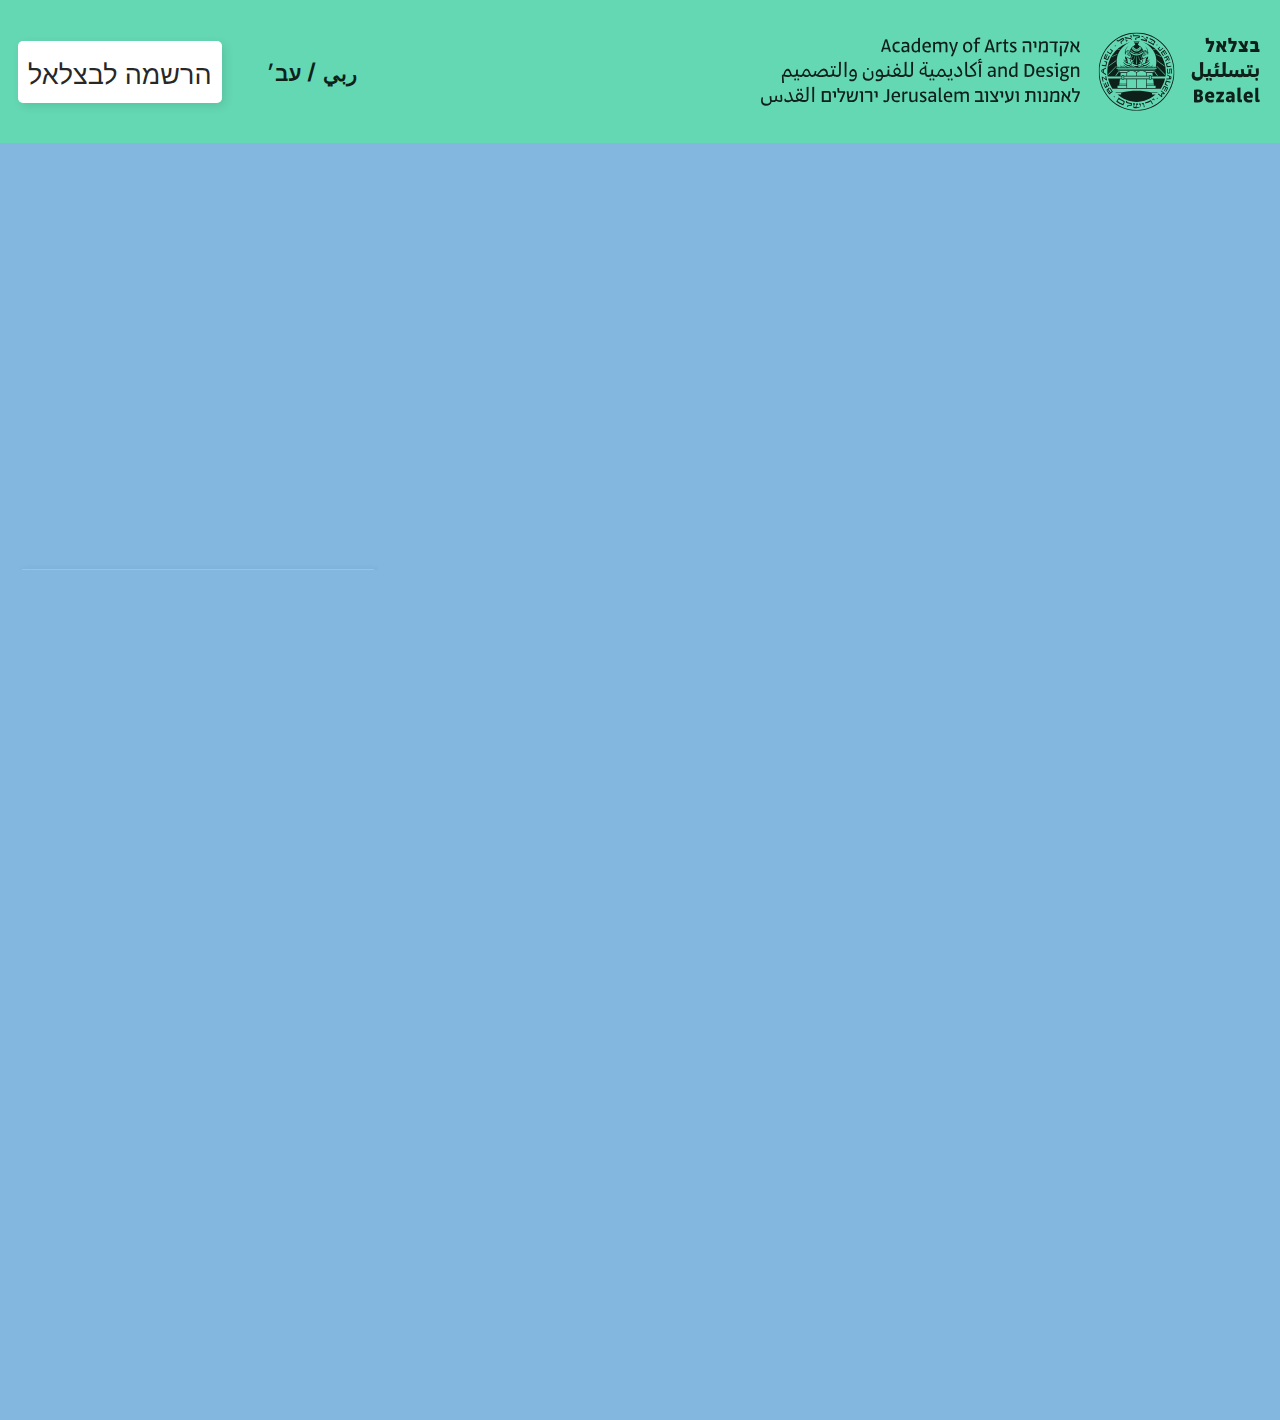
==== commit f1a2145c: "fix: fix" ====
--- a/index.html
+++ b/index.html
@@ -45,29 +45,37 @@
                 <aside class="aside">
                     <nav class="main-page__nav navigation">
                         <ul>
-                            <li><a href="#">המחלקות שלנו</a></li>
-                            <li><a href="#">לאיזו מחלקה
+                            <li class="animate-wrapper"><a href="#" style="animation-delay: 1s">המחלקות שלנו</a></li>
+                            <li class="animate-wrapper"><a href="#" style="animation-delay: 1.1s">לאיזו מחלקה
                                 כדאי לי להירשם </a></li>
-                            <li><a href="#"> למה בצלאל</a></li>
-                            <li><a href="#"> תהליך ההרשמה </a></li>
-                            <li><a href="#">לו״ז יום פתוח </a></li>
+                            <li class="animate-wrapper"><a href="#" style="animation-delay: 1.2s"> למה בצלאל</a></li>
+                            <li class="animate-wrapper"><a href="#" style="animation-delay: 1.3s"> תהליך ההרשמה </a></li>
+                            <li class="animate-wrapper"><a href="#" style="animation-delay: 1.4s">לו״ז יום פתוח </a></li>
                         </ul>
                     </nav>
                 </aside>
                 <div class="main-page__head">
                     <h1 class="main-page__title">
-                        <div class="line"  style="animation-delay: .3s">
-                            <span>תמיד כאן,</span>
+                        <div class="animate-wrapper">
+                            <div class="line"  style="animation-delay: .3s">
+                                <span>תמיד כאן,</span>
+                            </div>
                         </div>
-                        <div class="line"  style="animation-delay: .35s">
-                            תמיד <strong>בצלאל</strong>
+                        <div class="animate-wrapper">
+                            <div class="line"  style="animation-delay: .5s">
+                                תמיד <strong>בצלאל</strong>
+                            </div>
                         </div>
                     </h1>
-                    <h2 class="main-page__subtitle">יום פתוח מקוון שלישי 29.12</h2>
+                    <div class="animate-wrapper">
+                        <h2 class="main-page__subtitle" style="animation-delay: .7s">יום פתוח מקוון שלישי 29.12</h2>
+                    </div>
                 </div>
                 <div class="main-page__form">
-                    <h3 class="main-page__form-title">הדרך שלך מתחילה כאן:</h3>
-                    <form action="#">
+                    <div class="animate-wrapper">
+                        <h3 class="main-page__form-title" style="animation-delay: 1.6s">הדרך שלך מתחילה כאן:</h3>
+                    </div>
+                    <form action="#" style="animation-delay: 1.8s">
                         <div class="main-page__form-item">
                             <input type="text" placeholder="שם פרטי">
                         </div>
--- a/css/style.css
+++ b/css/style.css
@@ -108,6 +108,9 @@
   border-radius: 5px;
   box-shadow: 3px 3px 10px 0 rgba(0, 0, 0, 0.1), inset -3px 3px 20px 0 rgba(255, 255, 255, 0.2);
   background-color: #ffffff;
+  transform: translate(200%, 0);
+  animation: text-right 1s ease 1 forwards;
+  opacity: 0;
   transition: .3s ease;
 }
 
@@ -118,10 +121,30 @@
 
 @keyframes text {
   0% {
-    transform: translate(0, 100%);
+    transform: translate(0, 200%);
   }
   100% {
     transform: translate(0px, 0px);
+  }
+}
+
+@keyframes line {
+  0% {
+    width: 0;
+  }
+  100% {
+    width: 100%;
+  }
+}
+
+@keyframes text-right {
+  0% {
+    transform: translate(200%, 0);
+    opacity: 0;
+  }
+  100% {
+    transform: translate(0, 0);
+    opacity: 1;
   }
 }
 
@@ -317,11 +340,16 @@
 }
 
 .main-page__title .line {
+  overflow: hidden;
   transform: translate(0, 100%);
-  animation: text .7s ease 1 forwards;
-}
-
-.main-page__title .line span, .main-page__title .line strong {
+  animation: text 1s ease 1 forwards;
+}
+
+.main-page .line {
+  overflow: hidden;
+}
+
+.main-page .animate-wrapper {
   overflow: hidden;
 }
 
@@ -331,6 +359,9 @@
   font-weight: 300;
   color: #efebe4;
   padding-top: 10px;
+  overflow: hidden;
+  transform: translate(0, 100%);
+  animation: text 1s ease 1 forwards;
 }
 
 .main-page__subtitle::before {
@@ -341,15 +372,25 @@
   background-color: #efebe4;
   left: 0;
   top: 0;
-  width: 100%;
+  width: 0;
+  animation: line 1.5s ease 1 forwards;
+  animation-delay: 1.5s;
 }
 
 .main-page__form {
   max-width: 360px;
   width: 100%;
+  overflow: hidden;
+}
+
+.main-page__form form {
+  transform: translate(0, 100%);
+  animation: text 1s ease 1 forwards;
 }
 
 .main-page__form-title {
+  transform: translate(0, 150%);
+  animation: text 1s ease 1 forwards;
   font-size: 27px;
   font-weight: bold;
   line-height: 1.11;
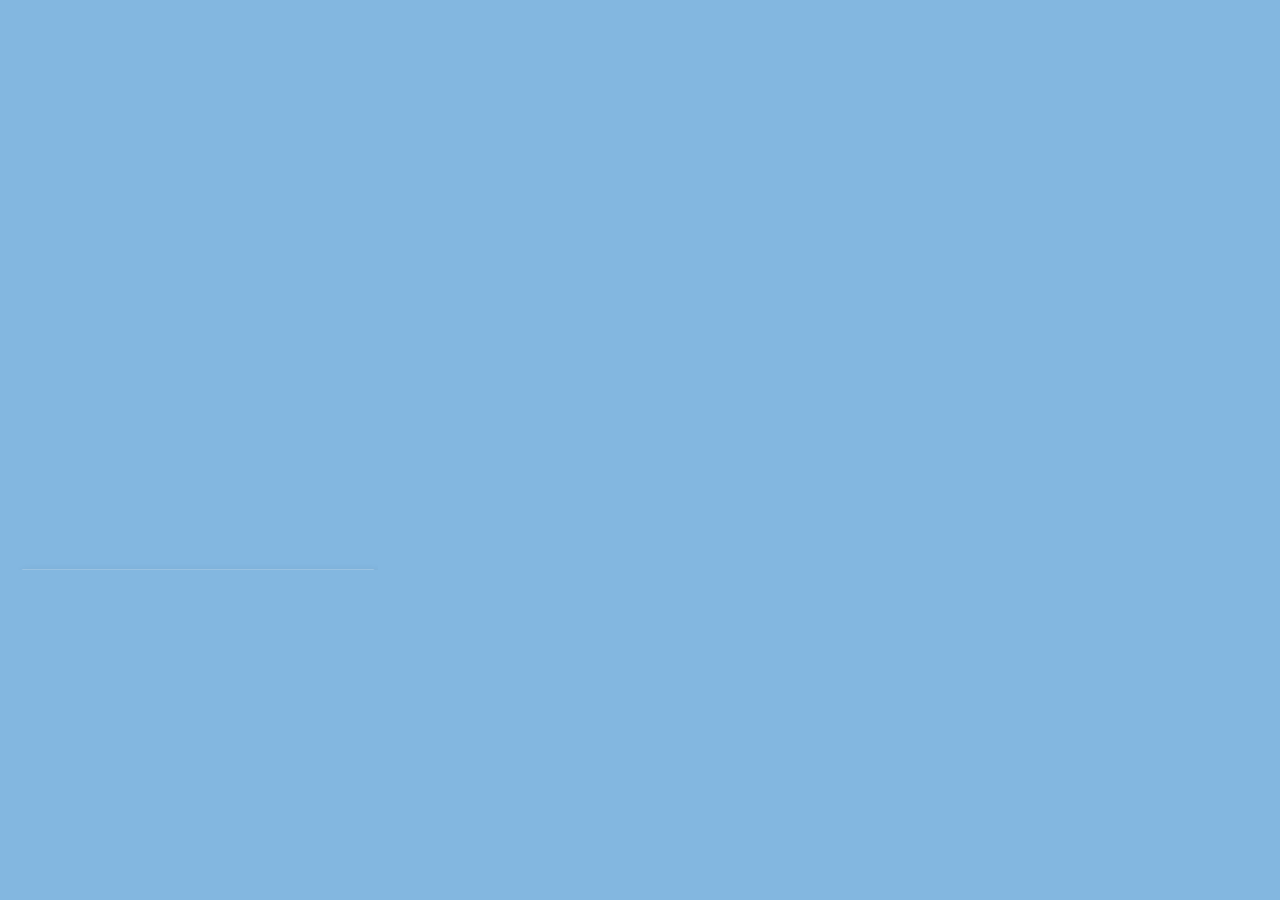
==== commit 8937ed24: "fix: fix" ====
--- a/index.html
+++ b/index.html
@@ -184,10 +184,6 @@
         </div>
     </section>
 
-
-    <footer class="footer">
-    </footer>
-    
     <script src="js/libs.js"></script>
     <script src="js/main.js"></script>
 </body>
--- a/css/style.css
+++ b/css/style.css
@@ -119,9 +119,44 @@
   color: #ffffff;
 }
 
+.plyr--full-ui.plyr--video .plyr__control--overlaid {
+  width: 64px;
+  height: 80px;
+  background: url("../images/triangle.svg") center/cover no-repeat;
+}
+
+.plyr--full-ui.plyr--video .plyr__control--overlaid svg {
+  display: none;
+}
+
+.plyr--video {
+  border-radius: 10px;
+}
+
+.plyr__controls {
+  display: none;
+}
+
+.grey-bg {
+  background-color: #efebe4;
+}
+
+.scroll-top {
+  cursor: pointer;
+}
+
 @keyframes text {
   0% {
     transform: translate(0, 200%);
+  }
+  100% {
+    transform: translate(0px, 0px);
+  }
+}
+
+@keyframes textDown {
+  0% {
+    transform: translate(0, -200%);
   }
   100% {
     transform: translate(0px, 0px);
@@ -157,6 +192,8 @@
   padding-top: 32px;
   padding-bottom: 32px;
   background-color: #64D8B3;
+  transform: translate(0, -200%);
+  animation: textDown 2s ease 1 forwards;
 }
 
 .header__inner {
@@ -307,15 +344,8 @@
   color: #000000;
 }
 
-.aside {
-  padding-left: 35px;
-  width: 250px;
-  flex-shrink: 0;
-}
-
 .main-page {
   padding-top: 55px;
-  min-height: 1420px;
 }
 
 .main-page__inner {
@@ -512,6 +542,232 @@
   opacity: 0;
 }
 
+.video-page {
+  width: 100%;
+  padding-right: 60px;
+  padding-bottom: 300px;
+}
+
+.video-page__wrapper {
+  overflow: hidden;
+}
+
+.video-page__main-video {
+  border-radius: 10px;
+  box-shadow: 3px 3px 20px 0 rgba(0, 0, 0, 0.5);
+  margin-bottom: 140px;
+}
+
+.video-page__main-video .plyr--full-ui.plyr--video .plyr__control--overlaid {
+  background: url("../images/triangle.svg") center/cover no-repeat;
+  width: 191px;
+  height: 233px;
+}
+
+.video-page__main-video .plyr--full-ui.plyr--video .plyr__control--overlaid svg {
+  display: none;
+}
+
+.video-page__scroll-top {
+  position: absolute;
+  width: 60px;
+  height: 60px;
+  top: -55px;
+  right: -20%;
+}
+
+.video-page__title {
+  font-size: 120px;
+  font-weight: bold;
+  color: rgba(0, 0, 0, 0.85);
+  margin-bottom: 35px;
+  margin-top: -70px;
+}
+
+.video-page__subtitle {
+  font-size: 30px;
+  font-weight: 300;
+  line-height: 2.06;
+  color: rgba(0, 0, 0, 0.85);
+}
+
+.video-page__list {
+  display: flex;
+  align-items: center;
+  justify-content: space-between;
+  flex-wrap: wrap;
+  padding-bottom: 50px;
+}
+
+.video-page__item {
+  max-width: 450px;
+  width: 100%;
+  margin-bottom: 90px;
+}
+
+.video-page__item-title {
+  font-size: 30px;
+  font-weight: bold;
+  line-height: 2.06;
+  color: rgba(0, 0, 0, 0.85);
+}
+
+.video-page__item-video {
+  box-shadow: 3px 3px 20px 0 rgba(104, 104, 104, 0.5);
+  border-radius: 10px;
+  margin-bottom: 12px;
+}
+
+.video-page__item-link {
+  display: inline-block;
+  font-size: 15px;
+  font-weight: normal;
+  text-align: center;
+  color: #1aca90;
+  padding: 7px 12px;
+  background-color: #fff;
+  border-radius: 10px;
+  transition: .3s ease;
+}
+
+.video-page__item-link:hover {
+  background-color: #1aca90;
+  color: #fff;
+}
+
+.video-page__item-link-green {
+  display: inline-block;
+  font-size: 15px;
+  font-weight: 500;
+  text-align: center;
+  color: rgba(255, 255, 255, 0.85);
+  padding: 7px 12px;
+  margin-left: 20px;
+  background-color: #1aca90;
+  border-radius: 10px;
+  transition: .3s ease;
+}
+
+.video-page__item-link-green:hover {
+  background-color: #fff;
+  color: #1aca90;
+}
+
+.video-page__foot {
+  position: relative;
+  display: flex;
+  justify-content: space-between;
+  align-items: center;
+  flex-wrap: wrap;
+  padding-top: 40px;
+}
+
+.video-page__foot::before {
+  position: absolute;
+  content: "";
+  height: 2px;
+  width: 100%;
+  background-color: #000000;
+  left: 0;
+  top: 0;
+}
+
+.video-page__foot::after {
+  position: absolute;
+  content: "";
+  height: 2px;
+  width: 100%;
+  background-color: #000000;
+  left: 0;
+  bottom: 0;
+}
+
+.video-page__stat {
+  max-width: 535px;
+  width: 100%;
+}
+
+.video-page__percent {
+  font-size: 304.4px;
+  color: #000000;
+  margin-top: -40px;
+}
+
+.video-page__stat-text {
+  font-size: 32px;
+  font-weight: 500;
+  color: #000000;
+  margin-top: -30px;
+  padding-bottom: 40px;
+}
+
+.video-page__img {
+  margin-left: 30px;
+}
+
+.aside {
+  padding-left: 35px;
+  width: 250px;
+  flex-shrink: 0;
+}
+
+.bottom-form {
+  position: fixed;
+  bottom: 0;
+  left: 0;
+  width: 100%;
+  max-width: 100%;
+  background-color: #64D8B3;
+  z-index: 91;
+  padding: 48px 0;
+  overflow: visible;
+  animation: text 1s ease 1 forwards;
+  transform: translateY(200%);
+}
+
+.bottom-form form {
+  position: relative;
+  display: flex;
+  justify-content: space-between;
+  align-items: flex-start;
+  margin-left: -10px;
+  margin-right: -10px;
+}
+
+.bottom-form .main-page__form-item {
+  max-width: 340px;
+  width: 100%;
+  margin-left: 10px;
+  margin-right: 10px;
+}
+
+.bottom-form .main-page__form-item input {
+  display: inline-block;
+  height: 65px;
+}
+
+.bottom-form .main-page__form-btn {
+  margin-right: 50px;
+  height: 65px;
+  margin-top: 0;
+}
+
+.bottom-form .main-page__list-head {
+  display: flex;
+  align-items: center;
+  height: 65px;
+  border-radius: 5px;
+}
+
+.bottom-form .main-page__list-items {
+  position: absolute;
+  top: -700%;
+  left: 200px;
+  z-index: 11;
+  max-height: 500px;
+  overflow: auto;
+}
+
 @media (max-width: 1530px) {
   .main-page__head {
     margin-left: 30px;
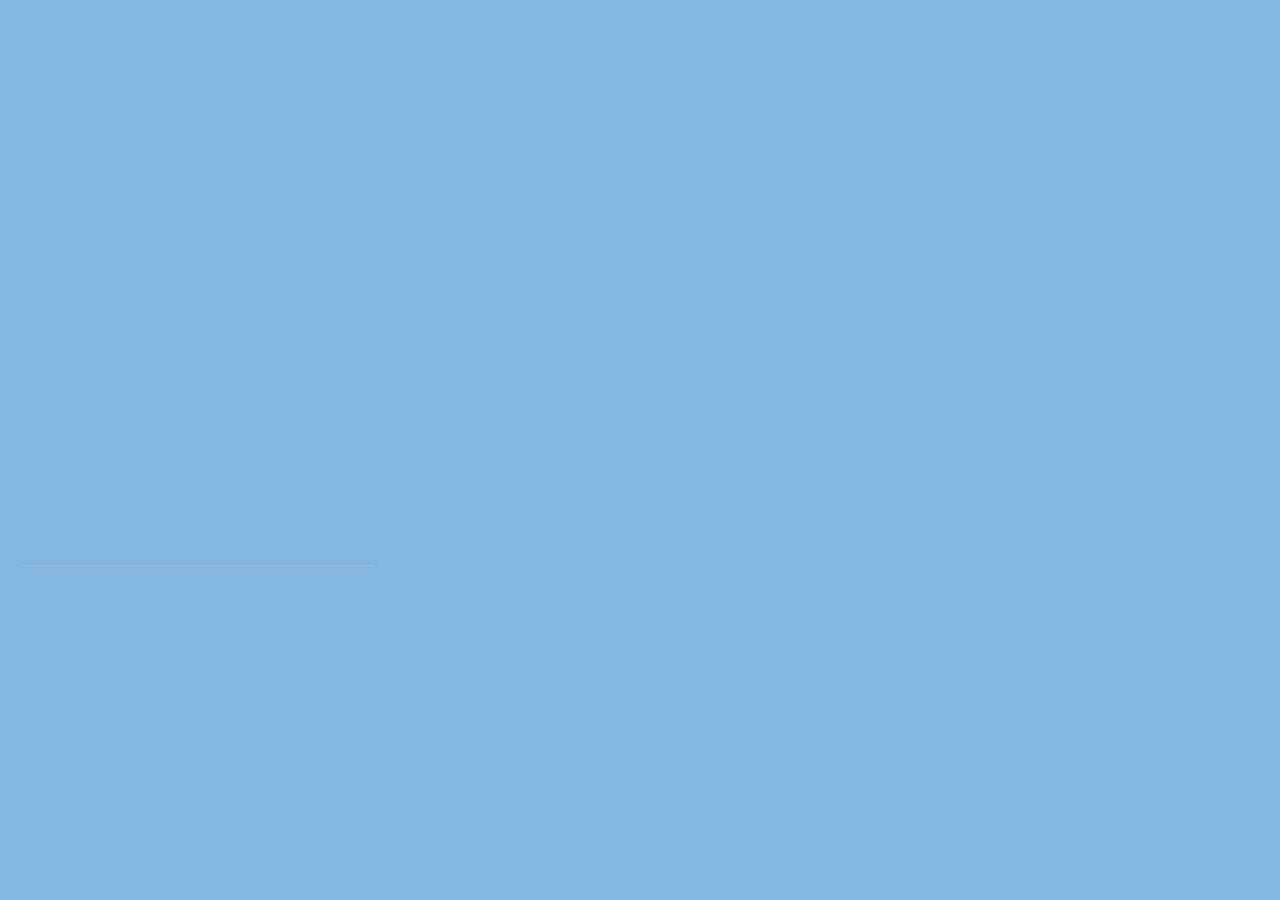
==== commit d71a16c6: "fix: fix" ====
--- a/index.html
+++ b/index.html
@@ -68,7 +68,7 @@
                         </div>
                     </h1>
                     <div class="animate-wrapper">
-                        <h2 class="main-page__subtitle" style="animation-delay: .7s">יום פתוח מקוון שלישי 29.12</h2>
+                        <h2 class="main-page__subtitle" style="animation-delay: .7s">יום פתוח מקוון שלישי <span class="number">29.12</span></h2>
                     </div>
                 </div>
                 <div class="main-page__form">
--- a/css/style.css
+++ b/css/style.css
@@ -1,8 +1,32 @@
 @font-face {
-  font-family: "Abraham";
-  src: url("../fonts/Abraham.woff2") format("woff2"), url("../fonts/Abraham.woff") format("woff"), url("../fonts/Abraham.ttf") format("opentype");
+  font-family: "Abraham-Light";
+  src: url("../fonts/Abraham-Light.woff2") format("woff2"), url("../fonts/Abraham-Light.woff") format("woff"), url("../fonts/Abraham-Light.eot") format("opentype");
+  font-style: normal;
+  font-weight: 300;
+  font-display: swap;
+}
+
+@font-face {
+  font-family: "Abraham-Regular";
+  src: url("../fonts/Abraham-Regular.woff2") format("woff2"), url("../fonts/Abraham-Regular.woff") format("woff"), url("../fonts/Abraham-Regular.eot") format("opentype");
   font-style: normal;
   font-weight: 400;
+  font-display: swap;
+}
+
+@font-face {
+  font-family: "Abraham-Medium";
+  src: url("../fonts/Abraham-Medium.woff2") format("woff2"), url("../fonts/Abraham-Medium.woff") format("woff"), url("../fonts/Abraham-Medium.eot") format("opentype");
+  font-style: normal;
+  font-weight: 500;
+  font-display: swap;
+}
+
+@font-face {
+  font-family: "Abraham-Bold";
+  src: url("../fonts/Abraham-Bold.woff2") format("woff2"), url("../fonts/Abraham-Bold.woff") format("woff"), url("../fonts/Abraham-Bold.eot") format("opentype");
+  font-style: normal;
+  font-weight: 700;
   font-display: swap;
 }
 
@@ -17,10 +41,12 @@
 html {
   box-sizing: border-box;
   overflow-x: hidden;
+  scroll-behavior: smooth;
 }
 
 body {
-  font-family: Abraham, sans-serif;
+  position: relative;
+  font-family: 'Abraham-Regular', sans-serif;
   font-weight: 400;
   overflow-x: hidden;
   background-color: #83b7e0;
@@ -142,7 +168,108 @@
 }
 
 .scroll-top {
+  position: absolute;
   cursor: pointer;
+  width: 60px;
+  height: 60px;
+  right: -200px;
+  bottom: -120px;
+  z-index: 90;
+}
+
+.modal {
+  display: none;
+  position: fixed;
+  height: 100%;
+  width: 100%;
+  left: 0;
+  top: 143px;
+  overflow: auto;
+  backdrop-filter: blur(15px);
+  background-color: rgba(255, 255, 255, 0.85);
+  z-index: 91;
+  padding-bottom: 150px;
+}
+
+.modal__close {
+  position: absolute;
+  left: 107px;
+  top: 64px;
+  width: 45px;
+  height: 45px;
+  border: none;
+  background-color: transparent;
+  cursor: pointer;
+  outline: none;
+  padding: 15px;
+}
+
+.modal__close::before, .modal__close::after {
+  position: absolute;
+  content: "";
+  left: 0;
+  top: 50%;
+  width: 100%;
+  height: 2px;
+  transform: rotate(45deg) translateY(-50%);
+  background-color: rgba(0, 0, 0, 0.85);
+}
+
+.modal__close::after {
+  transform: rotate(-45deg) translateY(-50%);
+}
+
+.modal__title {
+  font-size: 120px;
+  line-height: 1;
+  font-family: 'Abraham-Bold';
+  font-weight: bold;
+  color: #000000;
+  max-width: 520px;
+  margin-top: -30px;
+}
+
+.modal__text {
+  font-size: 30px;
+  font-weight: 300;
+  line-height: 1.33;
+  letter-spacing: normal;
+  color: #000000;
+  max-width: 925px;
+  margin-left: auto;
+  margin-right: 100px;
+}
+
+.modal__text p {
+  margin-bottom: 50px;
+}
+
+.modal__content {
+  display: flex;
+  justify-content: space-between;
+  align-items: flex-start;
+  padding: 65px;
+  padding-top: 150px;
+}
+
+.page-form-mobile {
+  display: none;
+}
+
+.top-line,
+.bottom-line {
+  position: absolute;
+  height: 2px;
+  background-color: #ffffff;
+  left: 0;
+  top: 0;
+}
+
+.bottom-line {
+  right: 0;
+  left: auto;
+  bottom: 0;
+  top: auto;
 }
 
 @keyframes text {
@@ -183,9 +310,18 @@
   }
 }
 
+[data-aos="line"] {
+  width: 0;
+  transition-property: width;
+}
+
+[data-aos="line"].aos-animate {
+  width: 100%;
+}
+
 .header {
   position: fixed;
-  z-index: 90;
+  z-index: 93;
   left: 0;
   right: 0;
   top: 0;
@@ -200,6 +336,10 @@
   display: flex;
   justify-content: space-between;
   align-items: center;
+}
+
+.header__logo {
+  width: 500px;
 }
 
 .header__menu {
@@ -224,7 +364,7 @@
   display: block;
   position: relative;
   font-size: 30px;
-  font-weight: 300;
+  font-family: "Abraham-Light", sans-serif;
   padding-bottom: 15px;
   padding-top: 15px;
 }
@@ -361,6 +501,7 @@
 
 .main-page__title {
   font-size: 160px;
+  font-family: 'Abraham-Light', sans-serif;
   font-weight: 300;
   color: rgba(6, 29, 22, 0.95);
   line-height: 0.94;
@@ -375,6 +516,10 @@
   animation: text 1s ease 1 forwards;
 }
 
+.main-page__title strong {
+  font-family: 'Abraham-Bold', sans-serif;
+}
+
 .main-page .line {
   overflow: hidden;
 }
@@ -386,6 +531,7 @@
 .main-page__subtitle {
   position: relative;
   font-size: 80px;
+  font-family: 'Abraham-Light', sans-serif;
   font-weight: 300;
   color: #efebe4;
   padding-top: 10px;
@@ -422,6 +568,7 @@
   transform: translate(0, 150%);
   animation: text 1s ease 1 forwards;
   font-size: 27px;
+  font-family: "Abraham-Bold", sans-serif;
   font-weight: bold;
   line-height: 1.11;
   margin-bottom: 15px;
@@ -433,7 +580,7 @@
 
 .main-page__form-item input[type=text] {
   display: block;
-  font-family: Abraham;
+  font-family: "Abraham-Light", sans-serif;
   font-size: 20px;
   font-weight: 300;
   width: 100%;
@@ -450,7 +597,7 @@
 
 .main-page__list {
   display: block;
-  font-family: Abraham;
+  font-family: "Abraham-Light", sans-serif;
   font-size: 20px;
   font-weight: 300;
   width: 100%;
@@ -463,6 +610,7 @@
   cursor: pointer;
   position: relative;
   font-size: 20px;
+  font-family: "Abraham-Light", sans-serif;
   font-weight: 300;
   line-height: 1.1;
   color: #6d7278;
@@ -545,7 +693,6 @@
 .video-page {
   width: 100%;
   padding-right: 60px;
-  padding-bottom: 300px;
 }
 
 .video-page__wrapper {
@@ -578,17 +725,22 @@
 
 .video-page__title {
   font-size: 120px;
+  line-height: 144px;
+  font-family: "Abraham-Bold", sans-serif;
   font-weight: bold;
   color: rgba(0, 0, 0, 0.85);
-  margin-bottom: 35px;
-  margin-top: -70px;
+  transform: translate(0, 200%);
+  animation: text 1s ease 1 forwards;
 }
 
 .video-page__subtitle {
   font-size: 30px;
+  font-family: "Abraham-Light", sans-serif;
   font-weight: 300;
   line-height: 2.06;
   color: rgba(0, 0, 0, 0.85);
+  transform: translate(0, 200%);
+  animation: text 1s ease 1 forwards;
 }
 
 .video-page__list {
@@ -607,6 +759,7 @@
 
 .video-page__item-title {
   font-size: 30px;
+  font-family: "Abraham-Bold", sans-serif;
   font-weight: bold;
   line-height: 2.06;
   color: rgba(0, 0, 0, 0.85);
@@ -621,6 +774,7 @@
 .video-page__item-link {
   display: inline-block;
   font-size: 15px;
+  font-family: "Abraham-Regular", sans-serif;
   font-weight: normal;
   text-align: center;
   color: #1aca90;
@@ -631,13 +785,13 @@
 }
 
 .video-page__item-link:hover {
-  background-color: #1aca90;
-  color: #fff;
+  box-shadow: 0px 0px 12px 3px rgba(0, 0, 0, 0.24);
 }
 
 .video-page__item-link-green {
   display: inline-block;
   font-size: 15px;
+  font-family: "Abraham-Medium", sans-serif;
   font-weight: 500;
   text-align: center;
   color: rgba(255, 255, 255, 0.85);
@@ -649,60 +803,205 @@
 }
 
 .video-page__item-link-green:hover {
-  background-color: #fff;
-  color: #1aca90;
-}
-
-.video-page__foot {
-  position: relative;
-  display: flex;
-  justify-content: space-between;
-  align-items: center;
-  flex-wrap: wrap;
-  padding-top: 40px;
-}
-
-.video-page__foot::before {
+  box-shadow: 0px 0px 12px 3px rgba(0, 0, 0, 0.24);
+}
+
+.video-page__foot.page-foot {
+  color: #000000;
+}
+
+.video-page__foot.page-foot .top-line,
+.video-page__foot.page-foot .bottom-line {
   position: absolute;
-  content: "";
   height: 2px;
-  width: 100%;
   background-color: #000000;
   left: 0;
   top: 0;
 }
 
-.video-page__foot::after {
+.video-page__foot.page-foot .bottom-line {
+  right: 0;
+  left: auto;
+  bottom: 0;
+  top: auto;
+}
+
+.text-page__content {
+  display: flex;
+  justify-content: space-between;
+  margin-bottom: 180px;
+}
+
+.text-page__text {
+  font-size: 30px;
+  color: #efebe4;
+  padding-left: 100px;
+}
+
+.text-page__text p {
+  margin-bottom: 40px;
+  transform: translate(0, 200%);
+  animation: text 1s ease 1 forwards;
+}
+
+.text-page__title {
+  font-size: 120px;
+  font-family: "Abraham-Bold", sans-serif;
+  font-weight: bold;
+  line-height: .9;
+  color: #efebe4;
+  margin-left: 50px;
+  margin-right: 50px;
+}
+
+.text-page__title > span {
+  display: inline-block;
+}
+
+.text-page__title span > span {
+  display: inline-block;
+  transform: translate(0, 200%);
+  animation: text 1s ease 1 forwards;
+}
+
+.accordion__content {
+  display: none;
+  max-width: 820px;
+  margin-right: 100px;
+  margin-left: 50px;
+  font-size: 30px;
+  font-family: "Abraham-Light", sans-serif;
+  font-weight: 300;
+  line-height: 1.33;
+  margin-top: 23px;
+  margin-bottom: 33px;
+}
+
+.accordion__content p {
+  margin-bottom: 45px;
+}
+
+.accordion__btn {
+  display: block;
+  position: relative;
+  width: 42px;
+  height: 42px;
+  border: none;
+  background-color: transparent;
+  cursor: pointer;
+  flex-shrink: 0;
+  margin-top: 35px;
+}
+
+.accordion__btn::before, .accordion__btn::after {
   position: absolute;
   content: "";
+  width: 100%;
+  height: 3px;
+  left: 50%;
+  top: 50%;
+  transform: translate(-50%, -50%);
+  background-color: #efebe4;
+  transition: .3s ease;
+}
+
+.accordion__btn::after {
+  transform: translate(-50%, -50%) rotate(90deg);
+}
+
+.page__content {
+  color: #efebe4;
+  margin-bottom: 170px;
+}
+
+.page__content .top-line,
+.page__content .bottom-line {
+  position: absolute;
   height: 2px;
-  width: 100%;
-  background-color: #000000;
+  background-color: #ffffff;
   left: 0;
+  top: 0;
+}
+
+.page__content .bottom-line {
+  right: 0;
+  left: auto;
   bottom: 0;
-}
-
-.video-page__stat {
-  max-width: 535px;
-  width: 100%;
-}
-
-.video-page__percent {
-  font-size: 304.4px;
-  color: #000000;
-  margin-top: -40px;
-}
-
-.video-page__stat-text {
-  font-size: 32px;
-  font-weight: 500;
-  color: #000000;
-  margin-top: -30px;
-  padding-bottom: 40px;
-}
-
-.video-page__img {
-  margin-left: 30px;
+  top: auto;
+}
+
+.page__item-time {
+  font-size: 45px;
+  font-family: "Abraham-Bold", sans-serif;
+  font-weight: bold;
+  margin-left: 90px;
+  margin-top: 5px;
+}
+
+.page__title {
+  font-size: 120px;
+  font-family: "Abraham-Bold", sans-serif;
+  font-weight: bold;
+  line-height: 1;
+  margin-bottom: 75px;
+  animation: text 1s ease 1 forwards;
+  transform: translate(0, 200%);
+}
+
+.page__item {
+  display: flex;
+  justify-content: space-between;
+  align-items: flex-start;
+  padding-left: 10px;
+}
+
+.page__item.active .page__item-title {
+  font-family: "Abraham-Bold", sans-serif;
+  font-weight: 700;
+}
+
+.page__item.active .accordion__btn::before, .page__item.active .accordion__btn::after {
+  left: 40%;
+  top: calc(50% + 15px);
+  transform: rotate(45deg) translate(-50%, -50%);
+}
+
+.page__item.active .accordion__btn::after {
+  top: calc(50% - 15px);
+  transform: rotate(-45deg) translate(-50%, -50%);
+}
+
+.page__item-wrapper {
+  position: relative;
+}
+
+.page__item-title {
+  cursor: pointer;
+  flex-shrink: 0;
+  flex-grow: 1;
+  padding: 25px 0;
+  font-size: 45px;
+}
+
+.schedule__title {
+  margin-left: auto;
+  line-height: 1;
+}
+
+.schedule__title span {
+  font-family: "Abraham-Light", sans-serif;
+  font-weight: 300;
+}
+
+.schedule .page__item {
+  display: flex;
+  align-items: flex-start;
+  padding: 25px 0;
+}
+
+.schedule .page__item-title {
+  flex-shrink: 1;
+  padding: 0;
 }
 
 .aside {
@@ -711,6 +1010,10 @@
   flex-shrink: 0;
 }
 
+.aside ~ .video-page {
+  margin-top: -40px;
+}
+
 .bottom-form {
   position: fixed;
   bottom: 0;
@@ -718,7 +1021,7 @@
   width: 100%;
   max-width: 100%;
   background-color: #64D8B3;
-  z-index: 91;
+  z-index: 90;
   padding: 48px 0;
   overflow: visible;
   animation: text 1s ease 1 forwards;
@@ -752,6 +1055,11 @@
   margin-top: 0;
 }
 
+.bottom-form .main-page__list {
+  margin-left: 10px;
+  margin-right: 10px;
+}
+
 .bottom-form .main-page__list-head {
   display: flex;
   align-items: center;
@@ -768,11 +1076,139 @@
   overflow: auto;
 }
 
+.page-form-mobile {
+  margin-bottom: 25px;
+}
+
+.page-form-mobile__title {
+  font-size: 27px;
+  font-family: "Abraham-Light", sans-serif;
+  line-height: 1.22;
+  letter-spacing: normal;
+  text-align: center;
+  color: rgba(0, 0, 0, 0.85);
+  box-shadow: 0 -3px 10px 0 rgba(0, 0, 0, 0.1), inset -3px 3px 20px 0 rgba(255, 255, 255, 0.2);
+  background-color: #fff;
+  padding: 8px 17px;
+  margin-bottom: 25px;
+}
+
+.page-foot {
+  position: relative;
+  display: flex;
+  justify-content: space-between;
+  align-items: center;
+  padding-top: 40px;
+  overflow: hidden;
+  margin-bottom: 330px;
+  color: #efebe4;
+}
+
+.page-foot__wrapper {
+  position: relative;
+}
+
+.page-foot__stat {
+  max-width: 535px;
+  width: 100%;
+}
+
+.page-foot__percent {
+  font-size: 304.4px;
+  margin-top: -40px;
+}
+
+.page-foot__stat-text {
+  font-size: 32px;
+  font-family: "Abraham-Medium", sans-serif;
+  font-weight: 500;
+  margin-top: -30px;
+  padding-bottom: 40px;
+}
+
+.page-foot__img {
+  position: relative;
+  max-width: 800px;
+  margin-left: 30px;
+}
+
+.page-foot__img .top-line,
+.page-foot__img .bottom-line {
+  display: none;
+}
+
+.page-foot__img img {
+  width: 100%;
+}
+
+.register {
+  padding-top: 200px;
+  padding-bottom: 260px;
+}
+
+.register__inner {
+  display: flex;
+  justify-content: space-between;
+  align-items: center;
+  margin: 0 -15px;
+  overflow: hidden;
+}
+
+.register__item {
+  display: flex;
+  flex-direction: column;
+  align-items: center;
+  justify-content: center;
+  min-height: 580px;
+  max-width: 865px;
+  padding: 30px 60px;
+  color: #efebe4;
+  box-shadow: 3px 3px 10px 0 rgba(0, 0, 0, 0.1), inset 3px 3px 20px 0 rgba(255, 255, 255, 0.2);
+  background-color: rgba(255, 255, 255, 0.3);
+  margin-right: 15px;
+  margin-left: 15px;
+  animation: text 1s ease 1 forwards;
+  transform: translate(0, 200%);
+  flex-basis: 50%;
+  transition: .3s ease;
+}
+
+.register__item:hover {
+  border-radius: 5px;
+  backdrop-filter: blur(5px);
+  box-shadow: 3px 3px 10px 0 rgba(0, 0, 0, 0.1), inset -3px 3px 20px 0 rgba(255, 255, 255, 0.2);
+  background-color: rgba(255, 255, 255, 0.75);
+  color: rgba(0, 0, 0, 0.85);
+}
+
+.register__item:hover .top-line,
+.register__item:hover .bottom-line {
+  background-color: #000000;
+}
+
+.register__title {
+  font-size: 120px;
+  font-family: "Abraham-Light", sans-serif;
+  font-weight: 300;
+  line-height: 1;
+  text-align: center;
+}
+
+.register__subtitle {
+  margin-top: auto;
+  position: relative;
+  padding-top: 10px;
+  font-size: 30px;
+  font-family: "Abraham-Medium", sans-serif;
+  font-weight: 500;
+  line-height: 1.67;
+  text-align: center;
+}
+
 @media (max-width: 1530px) {
   .main-page__head {
     margin-left: 30px;
     margin-right: 30px;
-    max-width: 700px;
   }
   .main-page__title {
     font-size: 140px;
@@ -781,6 +1217,15 @@
     font-size: 60px;
     padding-top: 10px;
   }
+  .video-page__percent {
+    font-size: 188.5px;
+  }
+  .video-page__stat-text {
+    font-size: 26px;
+  }
+  .text-page__text {
+    padding-left: 0;
+  }
 }
 
 @media (max-width: 1530px) {
@@ -796,7 +1241,55 @@
   }
 }
 
+@media (max-width: 1366px) {
+  .text-page__title {
+    margin-top: -20px;
+    font-size: 92px;
+  }
+  .text-page__text {
+    font-size: 28px;
+  }
+  .modal__title {
+    font-size: 92px;
+    max-width: 488px;
+  }
+  .modal__text {
+    font-size: 24px;
+    margin-right: 50px;
+  }
+  .modal__content {
+    padding: 45px;
+    padding-top: 150px;
+  }
+}
+
 @media (max-width: 1200px) {
+  .scroll-top {
+    top: -80px;
+    right: auto;
+    left: 17px;
+    bottom: auto;
+  }
+  .bottom-form {
+    padding: 24px 0;
+  }
+  .bottom-form .main-page__form-btn {
+    margin-right: 10px;
+  }
+  .bottom-form .main-page__form-item {
+    margin-left: 5px;
+    margin-right: 5px;
+  }
+  .bottom-form .main-page__list {
+    margin-left: 5px;
+    margin-right: 5px;
+  }
+  .inner-page {
+    justify-content: center;
+  }
+  .inner-page .aside {
+    margin-bottom: 50px;
+  }
   .main-page__inner {
     flex-wrap: wrap;
   }
@@ -811,9 +1304,116 @@
   .main-page__title {
     max-width: 500px;
   }
+  .header {
+    padding-top: 22px;
+    padding-bottom: 22px;
+  }
+  .video-page {
+    padding-right: 0;
+  }
+  .video-page__item {
+    max-width: 45%;
+  }
+  .video-page__scroll-top {
+    top: 10px;
+    right: auto;
+    left: 0;
+  }
+}
+
+@media (max-width: 1080px) {
+  .page-foot {
+    margin-bottom: 30px;
+    flex-direction: column;
+  }
+  .page-foot__stat-text {
+    font-size: 18px;
+  }
+  .page-foot__percent {
+    margin-bottom: 10px;
+    text-align: center;
+    font-size: 188.5px;
+  }
+  .page-foot__img {
+    order: 2;
+    margin-left: 0;
+  }
+  .page-form-mobile {
+    display: block;
+  }
+  .page-form-mobile .main-page__form {
+    max-width: 100%;
+  }
+  .bottom-form {
+    display: none;
+  }
+  .video-page {
+    padding-top: 0px;
+  }
+}
+
+@media (max-width: 1024px) {
+  .register {
+    padding-bottom: 0;
+    padding-top: 155px;
+  }
+  .register__item--sub .register__title {
+    margin-top: auto;
+  }
+  .register__title {
+    font-size: 46px;
+    font-weight: 300;
+  }
+  .register__subtitle {
+    font-size: 14px;
+    font-weight: 300;
+    line-height: 1.29;
+  }
+  .register__item {
+    padding: 20px;
+    border-radius: 5px;
+    box-shadow: 3px 3px 10px 0 rgba(0, 0, 0, 0.1), inset 3px 3px 20px 0 rgba(255, 255, 255, 0.2);
+    margin-bottom: 20px;
+    color: rgba(0, 0, 0, 0.85);
+  }
+  .register__item .top-line,
+  .register__item .bottom-line {
+    background-color: #000000;
+  }
+  .modal__content {
+    flex-direction: column;
+    align-items: flex-start;
+    justify-content: center;
+    padding-top: 60px;
+    padding-bottom: 30px;
+    padding-right: 20px;
+    padding-left: 30px;
+  }
+  .modal__close {
+    top: 16px;
+    left: 16px;
+  }
+  .modal__text {
+    margin: 0;
+  }
+  .modal__title {
+    max-width: 100%;
+    margin-bottom: 28px;
+  }
 }
 
 @media (max-width: 991px) {
+  .text-page__content {
+    flex-direction: column;
+  }
+  .text-page__title {
+    margin-left: 0;
+    margin-right: 0;
+    margin-bottom: 22px;
+  }
+  .text-page__text p {
+    margin-bottom: 25px;
+  }
   .header__logo {
     width: 350px;
   }
@@ -827,6 +1427,163 @@
 }
 
 @media (max-width: 768px) {
+  .register {
+    padding-top: 105px;
+  }
+  .register__title {
+    max-width: 300px;
+  }
+  .register__item {
+    flex-basis: 100%;
+    max-width: 100%;
+    width: 100%;
+    margin-left: 0;
+    margin-right: 0;
+    min-height: 240px;
+  }
+  .register__inner {
+    flex-direction: column;
+    margin: 0;
+  }
+  .schedule__title {
+    margin-bottom: 40px;
+    line-height: 1;
+  }
+  .schedule .page__item {
+    padding: 15px 0;
+  }
+  .schedule .page__item-title {
+    font-size: 19px;
+    line-height: 1.16;
+  }
+  .schedule .divider {
+    display: none;
+  }
+  .page__item-time {
+    font-size: 20px;
+    margin-left: 20px;
+    margin-top: 8px;
+  }
+  .page .scroll-top {
+    left: 0;
+  }
+  .page__title {
+    font-size: 46px;
+    line-height: 1.04;
+    margin-bottom: 25px;
+  }
+  .page__item-title {
+    font-size: 27px;
+    padding: 15px 0;
+  }
+  .page__content {
+    margin-bottom: 0;
+  }
+  .page .page-foot > .top-line {
+    display: none;
+  }
+  .page-foot__img {
+    padding-top: 20px;
+  }
+  .page-foot__img .top-line,
+  .page-foot__img .bottom-line {
+    display: block;
+  }
+  .accordion .page__item.active .accordion__btn::before,
+  .accordion .page__item.active .accordion__btn::after {
+    top: calc(50% + 10px);
+  }
+  .accordion .page__item.active .accordion__btn::after {
+    top: calc(50% - 11px);
+  }
+  .accordion .page__item-title {
+    width: 100%;
+    padding-left: 30px;
+  }
+  .accordion .page__item-wrapper {
+    margin: 0 -18px;
+  }
+  .accordion .page__item {
+    flex-direction: column;
+    padding: 0 18px;
+  }
+  .accordion__btn {
+    position: absolute;
+    margin-top: 0;
+    width: 30px;
+    height: 30px;
+    top: 20px;
+    left: 18px;
+  }
+  .accordion__content {
+    font-size: 18px;
+    margin: 10px 0;
+    margin-top: 0;
+  }
+  .accordion__content p {
+    margin-bottom: 30px;
+  }
+  .inner-page.page__wrapper {
+    margin-top: 0;
+  }
+  .scroll-top {
+    width: 29px;
+    height: 19px;
+    top: -45px;
+  }
+  .page .scroll-top {
+    top: 15px;
+  }
+  .page-foot__stat-text {
+    text-align: center;
+  }
+  .text-page__text {
+    font-size: 18px;
+    line-height: 1.33;
+  }
+  .text-page__content {
+    margin-bottom: 30px;
+  }
+  .text-page__title {
+    font-size: 46px;
+    font-weight: bold;
+    line-height: 1;
+  }
+  .video-page__scroll-top {
+    width: 29px;
+    height: 19px;
+    top: 15px;
+  }
+  .modal {
+    top: 70px;
+  }
+  .modal__title {
+    font-size: 46px;
+  }
+  .modal__close {
+    width: 29px;
+    height: 29px;
+  }
+  .modal__text {
+    font-size: 18px;
+  }
+  .modal__text p {
+    margin-bottom: 27px;
+  }
+  .video-page__item {
+    margin-bottom: 60px;
+  }
+  .video-page__main-video {
+    margin-bottom: 30px;
+  }
+  .video-page__item-title {
+    font-size: 22px;
+    line-height: 1.64;
+  }
+  .video-page .video-page__main-video .plyr--full-ui.plyr--video .plyr__control--overlaid {
+    width: 64px;
+    height: 80px;
+  }
   .header {
     padding-top: 13px;
     padding-bottom: 13px;
@@ -878,9 +1635,57 @@
   .main-page__subtitle::before {
     height: 2px;
   }
+  .video-page__item-links {
+    display: flex;
+    align-items: center;
+    justify-content: center;
+  }
+  .video-page__item-link {
+    flex-basis: calc(50% - 5px);
+  }
+  .video-page__item-link-green {
+    margin-left: 10px;
+    flex-basis: calc(50% - 5px);
+  }
+  .inner-page {
+    margin-top: 65px;
+  }
+  .video-page__item {
+    max-width: 100%;
+    width: 100%;
+  }
+  .video-page__title {
+    font-size: 46px;
+    line-height: 1.22;
+    margin-bottom: 35px;
+  }
+  .video-page__subtitle {
+    font-size: 22px;
+    line-height: 1.64;
+    margin-bottom: 5px;
+  }
+  .video-page__main-video {
+    border-radius: 0;
+    margin-left: -18px;
+    margin-right: -18px;
+  }
+  .video-page__item-video {
+    border-radius: 0;
+    margin-left: -18px;
+    margin-right: -18px;
+  }
+  .video-page__item-title {
+    margin-bottom: 5px;
+  }
+  .video-page .plyr--video {
+    border-radius: 0;
+  }
 }
 
 @media (max-width: 370px) {
+  .register {
+    padding-top: 90px;
+  }
   .main-page__title {
     font-size: 57px;
   }
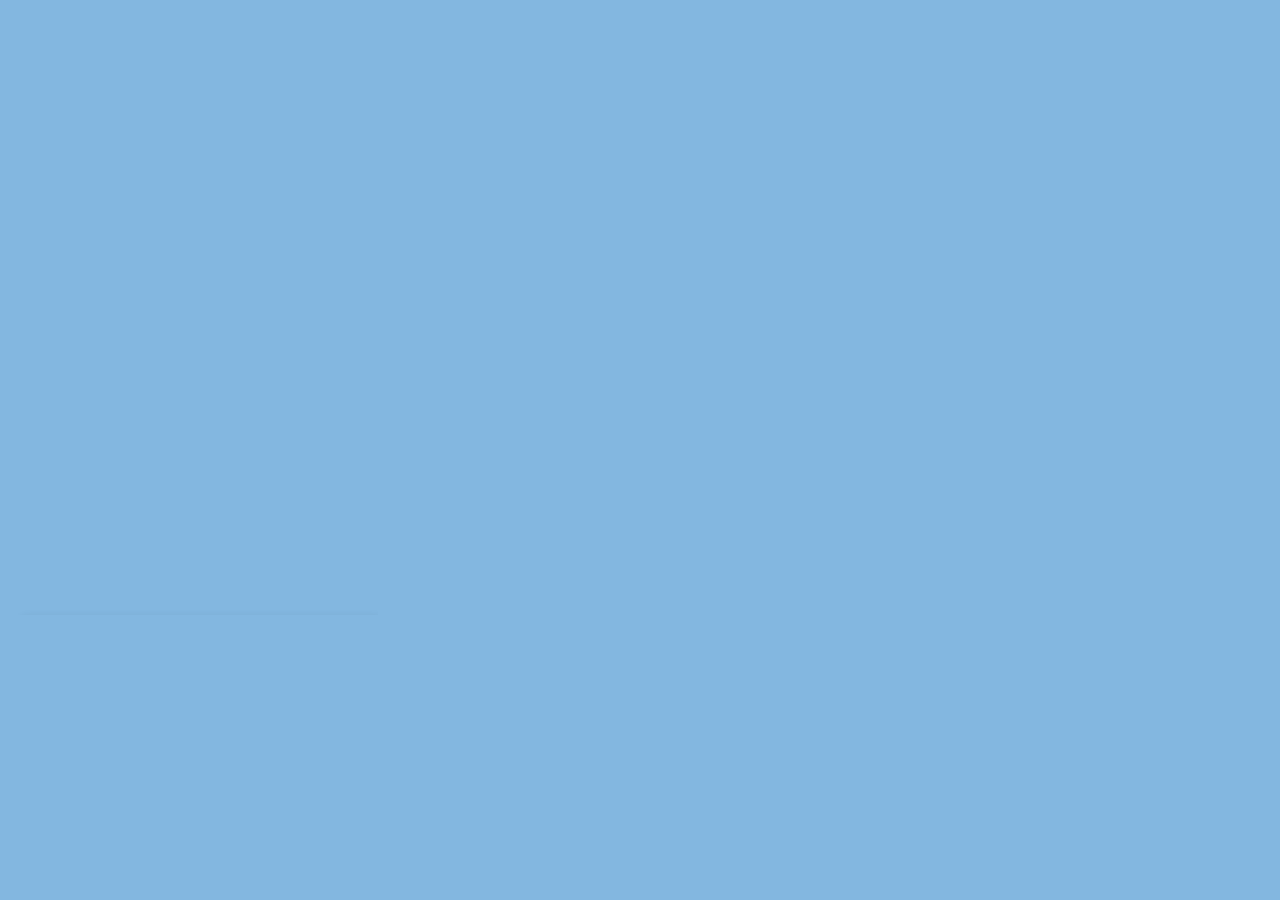
==== commit f463593b: "fix: fix" ====
--- a/index.html
+++ b/index.html
@@ -71,7 +71,7 @@
                         <h2 class="main-page__subtitle" style="animation-delay: .7s">יום פתוח מקוון שלישי <span class="number">29.12</span></h2>
                     </div>
                 </div>
-                <div class="main-page__form">
+                <div class="main-page__form form-home">
                     <div class="animate-wrapper">
                         <h3 class="main-page__form-title" style="animation-delay: 1.6s">הדרך שלך מתחילה כאן:</h3>
                     </div>
--- a/css/style.css
+++ b/css/style.css
@@ -95,6 +95,7 @@
 }
 
 .btn {
+  font-family: 'Abraham-Regular', sans-serif;
   display: inline-block;
   padding: 10px 18px;
   border-radius: 5px;
@@ -126,6 +127,11 @@
   line-height: 30px;
   text-align: right;
   margin-bottom: 20px;
+  animation: swim 7s ease infinite;
+}
+
+.navigation li:hover {
+  animation: none;
 }
 
 .navigation a {
@@ -168,13 +174,21 @@
 }
 
 .scroll-top {
-  position: absolute;
+  position: fixed;
   cursor: pointer;
+  right: 200px;
+  bottom: 210px;
+  z-index: 90;
   width: 60px;
   height: 60px;
-  right: -200px;
-  bottom: -120px;
-  z-index: 90;
+  transition: .3s ease;
+  overflow: hidden;
+  opacity: 0;
+}
+
+.scroll-top.visible {
+  overflow: visible;
+  opacity: 1;
 }
 
 .modal {
@@ -270,6 +284,54 @@
   left: auto;
   bottom: 0;
   top: auto;
+}
+
+@keyframes swim {
+  0% {
+    transform: translate(0, 0);
+  }
+  25% {
+    transform: translate(0, -5px);
+  }
+  50% {
+    transform: translate(0px, 0px);
+  }
+  75% {
+    transform: translate(0px, 5px);
+  }
+  100% {
+    transform: translate(0px, 0px);
+  }
+}
+
+@keyframes swim-rev {
+  0% {
+    transform: translate(0, 0);
+  }
+  25% {
+    transform: translate(0, 5px);
+  }
+  50% {
+    transform: translate(0px, 0px);
+  }
+  75% {
+    transform: translate(0px, -5px);
+  }
+  100% {
+    transform: translate(0px, 0px);
+  }
+}
+
+@keyframes blinking {
+  0% {
+    background-color: rgba(255, 255, 255, 0.3);
+  }
+  50% {
+    background-color: rgba(27, 201, 144, 0.75);
+  }
+  100% {
+    background-color: rgba(255, 255, 255, 0.3);
+  }
 }
 
 @keyframes text {
@@ -455,7 +517,7 @@
   text-align: center;
   font-size: 27px;
   margin-right: 45px;
-  padding: 12px 10px;
+  padding: 12px 18px;
   border-radius: 5px;
   box-shadow: 3px 3px 10px 0 rgba(0, 0, 0, 0.1), inset -3px 3px 20px 0 rgba(255, 255, 255, 0.2);
   background-color: #ffffff;
@@ -473,6 +535,7 @@
   font-size: 25px;
   padding: 13px;
   margin-top: 70px;
+  margin-bottom: 70px;
   border-radius: 5px;
   background-color: #000;
   color: #ffffff;
@@ -486,6 +549,10 @@
 
 .main-page {
   padding-top: 55px;
+}
+
+.main-page .form-home {
+  margin-top: 50px;
 }
 
 .main-page__inner {
@@ -497,6 +564,7 @@
 
 .main-page__head {
   max-width: 830px;
+  margin-left: 140px;
 }
 
 .main-page__title {
@@ -506,7 +574,7 @@
   color: rgba(6, 29, 22, 0.95);
   line-height: 0.94;
   margin-bottom: 35px;
-  margin-top: -65px;
+  margin-top: -35px;
   overflow: hidden;
 }
 
@@ -587,7 +655,7 @@
   border: none;
   border-radius: 5px;
   box-shadow: 3px 3px 10px 0 rgba(0, 0, 0, 0.1), inset -3px 3px 20px 0 rgba(255, 255, 255, 0.2);
-  background-color: rgba(255, 255, 255, 0.75);
+  background-color: rgba(255, 255, 255, 0.85);
   padding: 6px 8px;
 }
 
@@ -618,6 +686,7 @@
   box-shadow: 3px 3px 10px 0 rgba(0, 0, 0, 0.1), inset -3px 3px 20px 0 rgba(255, 255, 255, 0.2);
   background-color: rgba(255, 255, 255, 0.75);
   padding-left: 30px;
+  border-radius: 5px;
 }
 
 .main-page__list-head::before {
@@ -639,6 +708,7 @@
   box-shadow: 3px 3px 10px 0 rgba(0, 0, 0, 0.1), inset -3px 3px 20px 0 rgba(255, 255, 255, 0.2);
   background-color: rgba(255, 255, 255, 0.75);
   padding: 18px;
+  border-radius: 5px;
 }
 
 .main-page__form-checkbox {
@@ -653,7 +723,7 @@
 
 .main-page__form-checkbox input {
   margin-left: 13px;
-  margin-top: 12px;
+  margin-top: 6px;
   flex-shrink: 0;
 }
 
@@ -668,6 +738,7 @@
 .main-page__form-btn {
   width: 100%;
   margin-top: 10px;
+  line-height: 0.8;
 }
 
 .checkmark {
@@ -713,14 +784,6 @@
 
 .video-page__main-video .plyr--full-ui.plyr--video .plyr__control--overlaid svg {
   display: none;
-}
-
-.video-page__scroll-top {
-  position: absolute;
-  width: 60px;
-  height: 60px;
-  top: -55px;
-  right: -20%;
 }
 
 .video-page__title {
@@ -844,6 +907,28 @@
   animation: text 1s ease 1 forwards;
 }
 
+.text-page__text p a {
+  position: relative;
+}
+
+.text-page__text p a::after {
+  position: absolute;
+  content: "";
+  bottom: 2px;
+  right: 0;
+  width: 100%;
+  height: 1px;
+  background-color: #fff;
+  transform: scaleX(1);
+  transform-origin: left;
+  transition: .4s ease;
+}
+
+.text-page__text p a:hover::after {
+  transform: scaleX(0);
+  transform-origin: right;
+}
+
 .text-page__title {
   font-size: 120px;
   font-family: "Abraham-Bold", sans-serif;
@@ -1020,12 +1105,21 @@
   left: 0;
   width: 100%;
   max-width: 100%;
-  background-color: #64D8B3;
+  background-color: rgba(255, 255, 255, 0.3);
   z-index: 90;
   padding: 48px 0;
   overflow: visible;
   animation: text 1s ease 1 forwards;
   transform: translateY(200%);
+}
+
+.bottom-form.animated {
+  animation: none;
+  transform: none;
+}
+
+.bottom-form.blinking {
+  animation: blinking 1s ease 3;
 }
 
 .bottom-form form {
@@ -1162,6 +1256,7 @@
   min-height: 580px;
   max-width: 865px;
   padding: 30px 60px;
+  padding-bottom: 100px;
   color: #efebe4;
   box-shadow: 3px 3px 10px 0 rgba(0, 0, 0, 0.1), inset 3px 3px 20px 0 rgba(255, 255, 255, 0.2);
   background-color: rgba(255, 255, 255, 0.3);
@@ -1195,8 +1290,8 @@
 }
 
 .register__subtitle {
-  margin-top: auto;
-  position: relative;
+  position: absolute;
+  bottom: 30px;
   padding-top: 10px;
   font-size: 30px;
   font-family: "Abraham-Medium", sans-serif;
@@ -1427,6 +1522,9 @@
 }
 
 @media (max-width: 768px) {
+  .form-home {
+    margin-top: 0;
+  }
   .register {
     padding-top: 105px;
   }
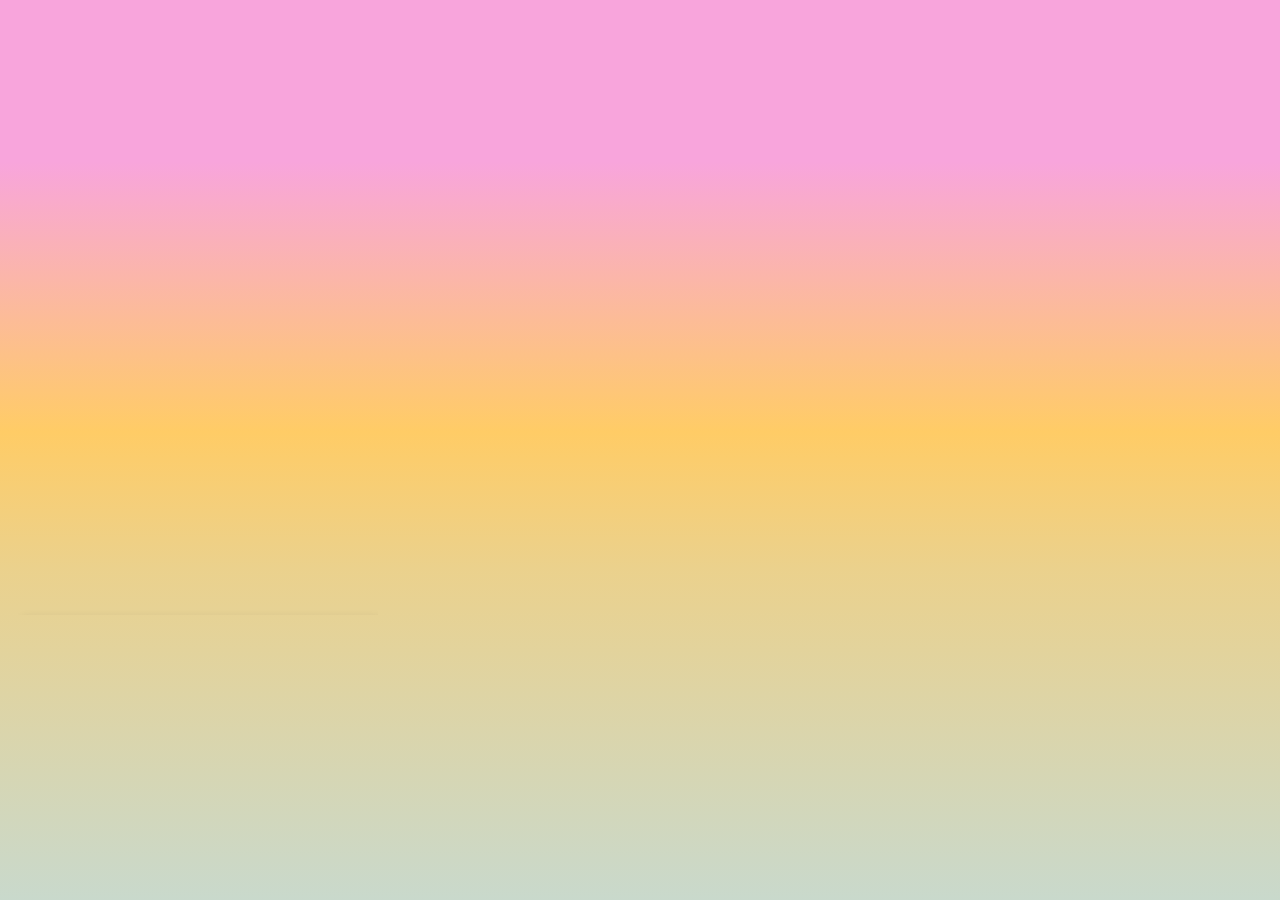
==== commit 13cbb648: "fix: fix" ====
--- a/index.html
+++ b/index.html
@@ -7,7 +7,7 @@
     <link rel="stylesheet" href="css/libs.css">
     <link rel="stylesheet" href="css/style.css">
 </head>
-<body>
+<body class="short-page">
     <header class="header">
         <div class="container">
             <div class="header__inner">
--- a/css/style.css
+++ b/css/style.css
@@ -49,7 +49,13 @@
   font-family: 'Abraham-Regular', sans-serif;
   font-weight: 400;
   overflow-x: hidden;
-  background-color: #83b7e0;
+  background: #f8a5dc;
+  background: linear-gradient(180deg, #f8a5dc 0%, #f8a5dc 10%, #ffcc66 17%, #ebd18c 35%, #c9dacc 43%, #c9d9cc 66%, #f8a5dc 79%, #f8a5dc 100%);
+  min-height: 100vh;
+}
+
+body.short-page {
+  background: linear-gradient(180deg, #f8a5dc 0%, #f8a5dc 18%, #ffcc66 48%, #ebd18c 63%, #c9d9cc 100%);
 }
 
 ul {
@@ -199,8 +205,8 @@
   left: 0;
   top: 143px;
   overflow: auto;
-  backdrop-filter: blur(15px);
-  background-color: rgba(255, 255, 255, 0.85);
+  backdrop-filter: blur(50px);
+  background-color: rgba(255, 249, 238, 0.85);
   z-index: 91;
   padding-bottom: 150px;
 }
@@ -324,13 +330,13 @@
 
 @keyframes blinking {
   0% {
-    background-color: rgba(255, 255, 255, 0.3);
+    background-color: rgba(255, 249, 238, 0.75);
   }
   50% {
-    background-color: rgba(27, 201, 144, 0.75);
+    background-color: #161a43;
   }
   100% {
-    background-color: rgba(255, 255, 255, 0.3);
+    background-color: rgba(255, 249, 238, 0.75);
   }
 }
 
@@ -389,7 +395,7 @@
   top: 0;
   padding-top: 32px;
   padding-bottom: 32px;
-  background-color: #64D8B3;
+  background-color: #f8a5dc;
   transform: translate(0, -200%);
   animation: textDown 2s ease 1 forwards;
 }
@@ -549,6 +555,7 @@
 
 .main-page {
   padding-top: 55px;
+  overflow: hidden;
 }
 
 .main-page .form-home {
@@ -664,6 +671,7 @@
 }
 
 .main-page__list {
+  position: relative;
   display: block;
   font-family: "Abraham-Light", sans-serif;
   font-size: 20px;
@@ -689,6 +697,10 @@
   border-radius: 5px;
 }
 
+.main-page__list-head.open::before {
+  transform: rotate(180deg);
+}
+
 .main-page__list-head::before {
   position: absolute;
   content: "";
@@ -700,6 +712,7 @@
   border-style: solid;
   border-width: 8px 5.5px 0 5.5px;
   border-color: #000000 transparent transparent transparent;
+  transition: .3s ease;
 }
 
 .main-page__list-items {
@@ -825,7 +838,7 @@
   font-family: "Abraham-Bold", sans-serif;
   font-weight: bold;
   line-height: 2.06;
-  color: rgba(0, 0, 0, 0.85);
+  color: #161a43;
 }
 
 .video-page__item-video {
@@ -840,11 +853,16 @@
   font-family: "Abraham-Regular", sans-serif;
   font-weight: normal;
   text-align: center;
-  color: #1aca90;
+  color: #161a43;
   padding: 7px 12px;
   background-color: #fff;
   border-radius: 10px;
   transition: .3s ease;
+  margin-right: 15px;
+}
+
+.video-page__item-link:first-child {
+  margin-right: 0;
 }
 
 .video-page__item-link:hover {
@@ -857,10 +875,9 @@
   font-family: "Abraham-Medium", sans-serif;
   font-weight: 500;
   text-align: center;
-  color: rgba(255, 255, 255, 0.85);
+  background-color: #161a43;
   padding: 7px 12px;
-  margin-left: 20px;
-  background-color: #1aca90;
+  color: #fff;
   border-radius: 10px;
   transition: .3s ease;
 }
@@ -897,7 +914,7 @@
 
 .text-page__text {
   font-size: 30px;
-  color: #efebe4;
+  color: #161a43;
   padding-left: 100px;
 }
 
@@ -918,7 +935,7 @@
   right: 0;
   width: 100%;
   height: 1px;
-  background-color: #fff;
+  background-color: #161a43;
   transform: scaleX(1);
   transform-origin: left;
   transition: .4s ease;
@@ -934,7 +951,7 @@
   font-family: "Abraham-Bold", sans-serif;
   font-weight: bold;
   line-height: .9;
-  color: #efebe4;
+  color: #161a43;
   margin-left: 50px;
   margin-right: 50px;
 }
@@ -994,6 +1011,11 @@
   transform: translate(-50%, -50%) rotate(90deg);
 }
 
+.page {
+  max-width: 1260px;
+  width: 100%;
+}
+
 .page__content {
   color: #efebe4;
   margin-bottom: 170px;
@@ -1105,7 +1127,7 @@
   left: 0;
   width: 100%;
   max-width: 100%;
-  background-color: rgba(255, 255, 255, 0.3);
+  background-color: rgba(255, 249, 238, 0.75);
   z-index: 90;
   padding: 48px 0;
   overflow: visible;
@@ -1162,11 +1184,12 @@
 }
 
 .bottom-form .main-page__list-items {
+  padding-left: 5px;
   position: absolute;
-  top: -700%;
-  left: 200px;
+  bottom: calc(100% + 7px);
+  left: 0;
   z-index: 11;
-  max-height: 500px;
+  max-height: 417px;
   overflow: auto;
 }
 
@@ -1739,11 +1762,8 @@
     justify-content: center;
   }
   .video-page__item-link {
-    flex-basis: calc(50% - 5px);
-  }
-  .video-page__item-link-green {
-    margin-left: 10px;
-    flex-basis: calc(50% - 5px);
+    flex-basis: auto;
+    margin-right: 5px;
   }
   .inner-page {
     margin-top: 65px;
@@ -1780,6 +1800,17 @@
   }
 }
 
+@media (max-width: 560px) {
+  .video-page__item-links {
+    flex-wrap: wrap;
+    justify-content: center;
+    align-items: flex-start;
+  }
+  .video-page__item-link {
+    margin-bottom: 20px;
+  }
+}
+
 @media (max-width: 370px) {
   .register {
     padding-top: 90px;
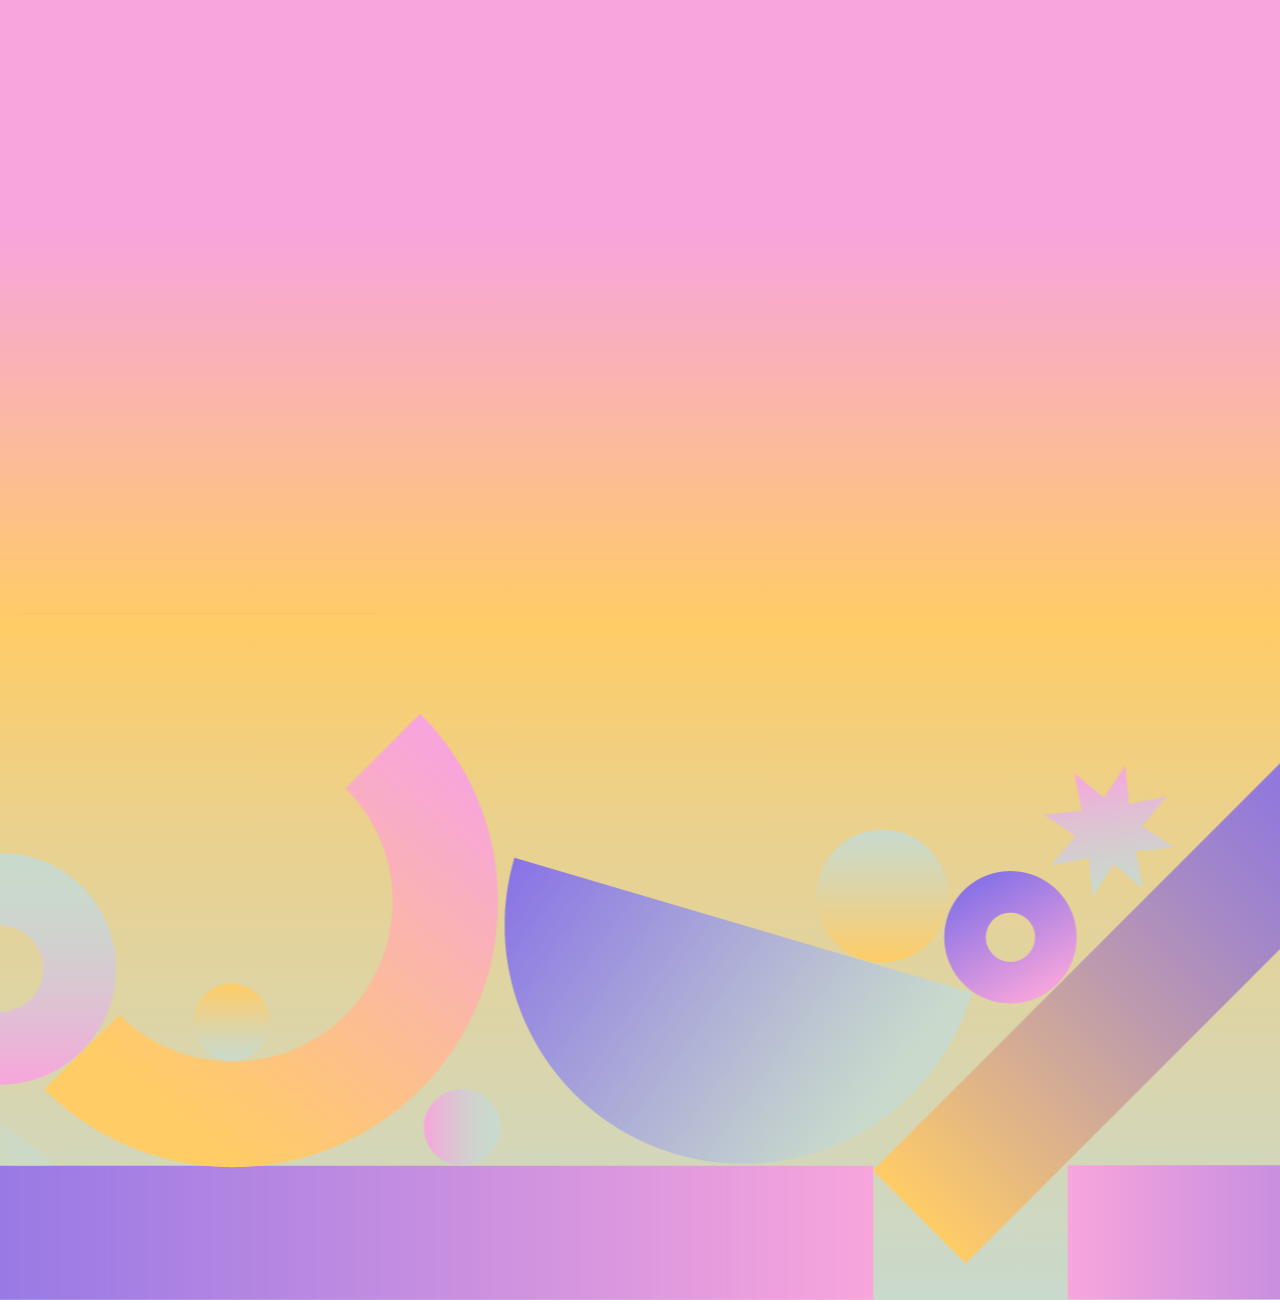
==== commit a5e0b4ea: "fix: fix" ====
--- a/index.html
+++ b/index.html
@@ -8,181 +8,184 @@
     <link rel="stylesheet" href="css/style.css">
 </head>
 <body class="short-page">
-    <header class="header">
-        <div class="container">
-            <div class="header__inner">
-                <div class="header__logo">
-                    <a href="./">
-                        <img src="images/logo.svg" alt="logo">
-                    </a>
+    <div class="home-page">
+        <header class="header">
+            <div class="container">
+                <div class="header__inner">
+                    <div class="header__logo">
+                        <a href="./">
+                            <img src="images/logo.svg" alt="logo">
+                        </a>
+                    </div>
+                    <button class="header__menu-btn"><span></span></button>
+                    <div class="header__links">
+                        <a class="header__link" href="#">ربي / עב׳</a>
+                        <a class="header__btn" href="#">הרשמה לבצלאל</a>
+                    </div>
                 </div>
-                <button class="header__menu-btn"><span></span></button>
-                <div class="header__links">
-                    <a class="header__link" href="#">ربي / עב׳</a>
-                    <a class="header__btn" href="#">הרשמה לבצלאל</a>
+                <div class="header__menu">
+                    <button class="header__menu-close"></button>
+                    <ul class="header__menu-list">
+                        <li><a href="#">המחלקות שלנו</a></li>
+                        <li><a href="#">לאיזו מחלקה
+                            כדאי לי להירשם</a></li>
+                            <li><a href="#"> למה בצלאל</a></li>
+                            <li><a href="#"> תהליך ההרשמה</a></li>
+                            <li><a href="#"> לו״ז יום פתוח</a></li>
+                    </ul>
+                    <a class="header__menu-link " href="#">הרשמה לבצלאל</a>
+    
                 </div>
             </div>
-            <div class="header__menu">
-                <button class="header__menu-close"></button>
-                <ul class="header__menu-list">
-                    <li><a href="#">המחלקות שלנו</a></li>
-                    <li><a href="#">לאיזו מחלקה
-                        כדאי לי להירשם</a></li>
-                        <li><a href="#"> למה בצלאל</a></li>
-                        <li><a href="#"> תהליך ההרשמה</a></li>
-                        <li><a href="#"> לו״ז יום פתוח</a></li>
-                </ul>
-                <a class="header__menu-link " href="#">הרשמה לבצלאל</a>
-
-            </div>
-        </div>
-    </header>
-
+        </header>
     
-    <section class="main-page">
-        <div class="container">
-            <div class="main-page__inner">
-                <aside class="aside">
-                    <nav class="main-page__nav navigation">
-                        <ul>
-                            <li class="animate-wrapper"><a href="#" style="animation-delay: 1s">המחלקות שלנו</a></li>
-                            <li class="animate-wrapper"><a href="#" style="animation-delay: 1.1s">לאיזו מחלקה
-                                כדאי לי להירשם </a></li>
-                            <li class="animate-wrapper"><a href="#" style="animation-delay: 1.2s"> למה בצלאל</a></li>
-                            <li class="animate-wrapper"><a href="#" style="animation-delay: 1.3s"> תהליך ההרשמה </a></li>
-                            <li class="animate-wrapper"><a href="#" style="animation-delay: 1.4s">לו״ז יום פתוח </a></li>
-                        </ul>
-                    </nav>
-                </aside>
-                <div class="main-page__head">
-                    <h1 class="main-page__title">
+        
+        <section class="main-page">
+            <div class="container">
+                <div class="main-page__inner">
+                    <aside class="aside">
+                        <nav class="main-page__nav navigation">
+                            <ul>
+                                <li class="animate-wrapper"><a href="#" style="animation-delay: 1s">המחלקות שלנו</a></li>
+                                <li class="animate-wrapper"><a href="#" style="animation-delay: 1.1s">לאיזו מחלקה
+                                    כדאי לי להירשם </a></li>
+                                <li class="animate-wrapper"><a href="#" style="animation-delay: 1.2s"> למה בצלאל</a></li>
+                                <li class="animate-wrapper"><a href="#" style="animation-delay: 1.3s"> תהליך ההרשמה </a></li>
+                                <li class="animate-wrapper"><a href="#" style="animation-delay: 1.4s">לו״ז יום פתוח </a></li>
+                            </ul>
+                        </nav>
+                    </aside>
+                    <div class="main-page__head">
+                        <h1 class="main-page__title">
+                            <div class="animate-wrapper">
+                                <div class="line"  style="animation-delay: .3s">
+                                    <span>תמיד כאן,</span>
+                                </div>
+                            </div>
+                            <div class="animate-wrapper">
+                                <div class="line"  style="animation-delay: .5s">
+                                    תמיד <strong>בצלאל</strong>
+                                </div>
+                            </div>
+                        </h1>
                         <div class="animate-wrapper">
-                            <div class="line"  style="animation-delay: .3s">
-                                <span>תמיד כאן,</span>
+                            <h2 class="main-page__subtitle" style="animation-delay: .7s">יום פתוח מקוון שלישי <span class="number">29.12</span></h2>
+                        </div>
+                    </div>
+                    <div class="main-page__form form-home">
+                        <div class="animate-wrapper">
+                            <h3 class="main-page__form-title" style="animation-delay: 1.6s">הדרך שלך מתחילה כאן:</h3>
+                        </div>
+                        <form action="#" style="animation-delay: 1.8s">
+                            <div class="main-page__form-item">
+                                <input type="text" placeholder="שם פרטי">
                             </div>
-                        </div>
-                        <div class="animate-wrapper">
-                            <div class="line"  style="animation-delay: .5s">
-                                תמיד <strong>בצלאל</strong>
+                            <div class="main-page__form-item">
+                                <input type="text" placeholder="שם משפחה">
                             </div>
-                        </div>
-                    </h1>
-                    <div class="animate-wrapper">
-                        <h2 class="main-page__subtitle" style="animation-delay: .7s">יום פתוח מקוון שלישי <span class="number">29.12</span></h2>
+                            <div class="main-page__form-item">
+                                <input type="text" placeholder="נייד">
+                            </div>
+                            <div class="main-page__form-item">
+                                <input type="text" placeholder="מייל">
+                            </div>
+                            <div class="main-page__list">
+                                <div class="main-page__list-head">
+                                    <div class="main-page__list-subtitle">
+                                        <span>נא לסמן באיזה מפגשים ברצונך להשתתף</span>
+                                    </div>
+                                    <div class="main-page__list-title">
+                                        <strong> ניתן להירשם לכל המפגשים</strong>
+                                    </div>
+                                </div>
+                                
+                                <ul class="main-page__list-items">
+                                    <li class="main-page__form-checkbox">
+                                        <label>
+    
+                                            <input type="checkbox">
+                                            מפגש עם המנהל האקדמי:
+                                            <br>
+                                            תהליך ההרשמה ותנאי הקבלה
+                                        </label>
+                                    </li>
+                                    <li class="main-page__form-checkbox">
+                                        <label>
+                                            <input type="checkbox">
+                                            מפגש עם דקנאט הסטודנטים: מלגות, מעונות, סיוע כלכלי וחברתי
+                                        </label>
+                                    </li>
+                                    <li class="main-page__form-checkbox">
+                                        <label>
+                                            <input type="checkbox">
+                                            מפגש במחלקה לעיצוב תעשייתי
+                                        </label>
+                                    </li>
+                                    <li class="main-page__form-checkbox">
+                                        <label>
+                                            <input type="checkbox">
+                                            מפגש במחלקה לעיצוב קרמי וזכוכית
+                                        </label>
+                                    </li>
+                                    <li class="main-page__form-checkbox">
+                                        <label>
+                                            <input type="checkbox">
+                                            מפגש במחלקה לתרבות חזותית וחומרית
+                                        </label>
+                                    </li>
+                                    <li class="main-page__form-checkbox">
+                                        <label>
+                                            <input type="checkbox">
+                                            מפגש במחלקה לתרבות חזותית וחומרית
+                                        </label>
+                                    </li>
+                                    <li class="main-page__form-checkbox">
+                                        <label>
+                                            <input type="checkbox">
+                                            מפגש במחלקה לצילום
+                                        </label>
+                                    </li>
+                                    <li class="main-page__form-checkbox">
+                                        <label>
+                                            <input type="checkbox">
+                                            מפגש במחלקה לארכיטקטורה
+                                        </label>
+                                    </li>
+                                    <li class="main-page__form-checkbox">
+                                        <label>
+                                            <input type="checkbox">
+                                            מפגש במחלקה לאמנויות המסך
+                                        </label>
+                                    </li>
+                                    <li class="main-page__form-checkbox">
+                                        <label>
+                                            <input type="checkbox">
+                                            מפגש במחלקה לצורפות ואופנה
+                                        </label>
+                                    </li>
+                                    <li class="main-page__form-checkbox">
+                                        <label>
+                                            <input type="checkbox">
+                                            מפגש במחלקה לתקשורת חזותית
+                                        </label>
+                                    </li>
+                                    <li class="main-page__form-checkbox">
+                                        <label>
+                                            <input type="checkbox">
+                                            מפגש במחלקה לאמנות
+                                        </label>
+                                    </li>
+                                </ul>
+                                
+                                <button class="main-page__form-btn btn">שלח.י</button>
+                            </div>
+                        </form>
                     </div>
                 </div>
-                <div class="main-page__form form-home">
-                    <div class="animate-wrapper">
-                        <h3 class="main-page__form-title" style="animation-delay: 1.6s">הדרך שלך מתחילה כאן:</h3>
-                    </div>
-                    <form action="#" style="animation-delay: 1.8s">
-                        <div class="main-page__form-item">
-                            <input type="text" placeholder="שם פרטי">
-                        </div>
-                        <div class="main-page__form-item">
-                            <input type="text" placeholder="שם משפחה">
-                        </div>
-                        <div class="main-page__form-item">
-                            <input type="text" placeholder="נייד">
-                        </div>
-                        <div class="main-page__form-item">
-                            <input type="text" placeholder="מייל">
-                        </div>
-                        <div class="main-page__list">
-                            <div class="main-page__list-head">
-                                <div class="main-page__list-subtitle">
-                                    <span>נא לסמן באיזה מפגשים ברצונך להשתתף</span>
-                                </div>
-                                <div class="main-page__list-title">
-                                    <strong> ניתן להירשם לכל המפגשים</strong>
-                                </div>
-                            </div>
-                            
-                            <ul class="main-page__list-items">
-                                <li class="main-page__form-checkbox">
-                                    <label>
-
-                                        <input type="checkbox">
-                                        מפגש עם המנהל האקדמי:
-                                        <br>
-                                        תהליך ההרשמה ותנאי הקבלה
-                                    </label>
-                                </li>
-                                <li class="main-page__form-checkbox">
-                                    <label>
-                                        <input type="checkbox">
-                                        מפגש עם דקנאט הסטודנטים: מלגות, מעונות, סיוע כלכלי וחברתי
-                                    </label>
-                                </li>
-                                <li class="main-page__form-checkbox">
-                                    <label>
-                                        <input type="checkbox">
-                                        מפגש במחלקה לעיצוב תעשייתי
-                                    </label>
-                                </li>
-                                <li class="main-page__form-checkbox">
-                                    <label>
-                                        <input type="checkbox">
-                                        מפגש במחלקה לעיצוב קרמי וזכוכית
-                                    </label>
-                                </li>
-                                <li class="main-page__form-checkbox">
-                                    <label>
-                                        <input type="checkbox">
-                                        מפגש במחלקה לתרבות חזותית וחומרית
-                                    </label>
-                                </li>
-                                <li class="main-page__form-checkbox">
-                                    <label>
-                                        <input type="checkbox">
-                                        מפגש במחלקה לתרבות חזותית וחומרית
-                                    </label>
-                                </li>
-                                <li class="main-page__form-checkbox">
-                                    <label>
-                                        <input type="checkbox">
-                                        מפגש במחלקה לצילום
-                                    </label>
-                                </li>
-                                <li class="main-page__form-checkbox">
-                                    <label>
-                                        <input type="checkbox">
-                                        מפגש במחלקה לארכיטקטורה
-                                    </label>
-                                </li>
-                                <li class="main-page__form-checkbox">
-                                    <label>
-                                        <input type="checkbox">
-                                        מפגש במחלקה לאמנויות המסך
-                                    </label>
-                                </li>
-                                <li class="main-page__form-checkbox">
-                                    <label>
-                                        <input type="checkbox">
-                                        מפגש במחלקה לצורפות ואופנה
-                                    </label>
-                                </li>
-                                <li class="main-page__form-checkbox">
-                                    <label>
-                                        <input type="checkbox">
-                                        מפגש במחלקה לתקשורת חזותית
-                                    </label>
-                                </li>
-                                <li class="main-page__form-checkbox">
-                                    <label>
-                                        <input type="checkbox">
-                                        מפגש במחלקה לאמנות
-                                    </label>
-                                </li>
-                            </ul>
-                            
-                            <button class="main-page__form-btn btn">שלח.י</button>
-                        </div>
-                    </form>
-                </div>
             </div>
-        </div>
-    </section>
+        </section>
+    </div>
+    
 
     <script src="js/libs.js"></script>
     <script src="js/main.js"></script>
--- a/css/style.css
+++ b/css/style.css
@@ -49,7 +49,7 @@
   font-family: 'Abraham-Regular', sans-serif;
   font-weight: 400;
   overflow-x: hidden;
-  background: #f8a5dc;
+  background-color: #f8a5dc;
   background: linear-gradient(180deg, #f8a5dc 0%, #f8a5dc 10%, #ffcc66 17%, #ebd18c 35%, #c9dacc 43%, #c9d9cc 66%, #f8a5dc 79%, #f8a5dc 100%);
   min-height: 100vh;
 }
@@ -553,6 +553,15 @@
   color: #000000;
 }
 
+.home-page {
+  background: url("../images/web.png") bottom center no-repeat;
+  height: 100%;
+}
+
+.home-page .main-page {
+  min-height: 1300px;
+}
+
 .main-page {
   padding-top: 55px;
   overflow: hidden;
@@ -578,7 +587,7 @@
   font-size: 160px;
   font-family: 'Abraham-Light', sans-serif;
   font-weight: 300;
-  color: rgba(6, 29, 22, 0.95);
+  color: #161a43;
   line-height: 0.94;
   margin-bottom: 35px;
   margin-top: -35px;
@@ -608,7 +617,7 @@
   font-size: 80px;
   font-family: 'Abraham-Light', sans-serif;
   font-weight: 300;
-  color: #efebe4;
+  color: #161a43;
   padding-top: 10px;
   overflow: hidden;
   transform: translate(0, 100%);
@@ -620,7 +629,7 @@
   content: "";
   height: 4px;
   width: 100%;
-  background-color: #efebe4;
+  background-color: #161a43;
   left: 0;
   top: 0;
   width: 0;
@@ -783,6 +792,10 @@
   overflow: hidden;
 }
 
+.video-page .animate-wrapper {
+  position: relative;
+}
+
 .video-page__main-video {
   border-radius: 10px;
   box-shadow: 3px 3px 20px 0 rgba(0, 0, 0, 0.5);
@@ -799,23 +812,43 @@
   display: none;
 }
 
+.video-page__head {
+  max-width: 390px;
+  width: 100%;
+  flex-shrink: 0;
+}
+
+.video-page__head .top-line,
+.video-page__head .bottom-line {
+  animation: line 2s ease 1 forwards;
+  background-color: #161a43;
+}
+
+.video-page__intro {
+  display: flex;
+  justify-content: space-between;
+  margin-bottom: 100px;
+}
+
 .video-page__title {
   font-size: 120px;
-  line-height: 144px;
-  font-family: "Abraham-Bold", sans-serif;
-  font-weight: bold;
-  color: rgba(0, 0, 0, 0.85);
-  transform: translate(0, 200%);
-  animation: text 1s ease 1 forwards;
-}
-
-.video-page__subtitle {
-  font-size: 30px;
+  line-height: 1;
   font-family: "Abraham-Light", sans-serif;
   font-weight: 300;
-  line-height: 2.06;
-  color: rgba(0, 0, 0, 0.85);
+  color: #161a43;
   transform: translate(0, 200%);
+  margin-top: 10px;
+  animation: text 1s ease 1 forwards;
+}
+
+.video-page__subtitle {
+  font-size: 80px;
+  font-family: "Abraham-Bold", sans-serif;
+  font-weight: 700;
+  line-height: 1;
+  color: #161a43;
+  transform: translate(0, 200%);
+  padding-top: 20px;
   animation: text 1s ease 1 forwards;
 }
 
@@ -839,6 +872,12 @@
   font-weight: bold;
   line-height: 2.06;
   color: #161a43;
+}
+
+.video-page__main-video {
+  width: 100%;
+  margin-right: 100px;
+  margin-top: 40px;
 }
 
 .video-page__item-video {
@@ -1003,7 +1042,7 @@
   left: 50%;
   top: 50%;
   transform: translate(-50%, -50%);
-  background-color: #efebe4;
+  background-color: #161a43;
   transition: .3s ease;
 }
 
@@ -1017,7 +1056,7 @@
 }
 
 .page__content {
-  color: #efebe4;
+  color: #161a43;
   margin-bottom: 170px;
 }
 
@@ -1025,7 +1064,7 @@
 .page__content .bottom-line {
   position: absolute;
   height: 2px;
-  background-color: #ffffff;
+  background-color: #161a43;
   left: 0;
   top: 0;
 }
@@ -1100,9 +1139,24 @@
   font-weight: 300;
 }
 
+.schedule__btn {
+  background-color: #ffffff;
+  color: #161a43;
+  margin-right: 30px;
+}
+
+.schedule__btn:hover {
+  background-color: #161a43;
+  color: #ffffff;
+}
+
+.schedule.page {
+  max-width: 1440px;
+}
+
 .schedule .page__item {
   display: flex;
-  align-items: flex-start;
+  align-items: center;
   padding: 25px 0;
 }
 
@@ -1121,7 +1175,12 @@
   margin-top: -40px;
 }
 
-.bottom-form {
+.blinking {
+  animation: blinking 1s ease 3;
+}
+
+.form-wrapper {
+  overflow: visible;
   position: fixed;
   bottom: 0;
   left: 0;
@@ -1129,19 +1188,16 @@
   max-width: 100%;
   background-color: rgba(255, 249, 238, 0.75);
   z-index: 90;
+  transform: translateY(200%);
+  animation: text 1s ease 1 forwards;
+}
+
+.form-wrapper .bottom-form {
+  max-width: 100%;
+}
+
+.bottom-form {
   padding: 48px 0;
-  overflow: visible;
-  animation: text 1s ease 1 forwards;
-  transform: translateY(200%);
-}
-
-.bottom-form.animated {
-  animation: none;
-  transform: none;
-}
-
-.bottom-form.blinking {
-  animation: blinking 1s ease 3;
 }
 
 .bottom-form form {
@@ -1280,9 +1336,9 @@
   max-width: 865px;
   padding: 30px 60px;
   padding-bottom: 100px;
-  color: #efebe4;
+  color: #161a43;
   box-shadow: 3px 3px 10px 0 rgba(0, 0, 0, 0.1), inset 3px 3px 20px 0 rgba(255, 255, 255, 0.2);
-  background-color: rgba(255, 255, 255, 0.3);
+  background-color: rgba(255, 249, 238, 0.38);
   margin-right: 15px;
   margin-left: 15px;
   animation: text 1s ease 1 forwards;
@@ -1295,13 +1351,12 @@
   border-radius: 5px;
   backdrop-filter: blur(5px);
   box-shadow: 3px 3px 10px 0 rgba(0, 0, 0, 0.1), inset -3px 3px 20px 0 rgba(255, 255, 255, 0.2);
-  background-color: rgba(255, 255, 255, 0.75);
-  color: rgba(0, 0, 0, 0.85);
-}
-
-.register__item:hover .top-line,
-.register__item:hover .bottom-line {
-  background-color: #000000;
+  background-color: rgba(255, 249, 238, 0.75);
+}
+
+.register__item .top-line,
+.register__item .bottom-line {
+  background-color: #161a43;
 }
 
 .register__title {
@@ -1357,6 +1412,12 @@
   .main-page__subtitle {
     font-size: 40px;
   }
+  .video-page__title {
+    font-size: 96px;
+  }
+  .video-page__subtitle {
+    font-size: 56px;
+  }
 }
 
 @media (max-width: 1366px) {
@@ -1378,6 +1439,17 @@
   .modal__content {
     padding: 45px;
     padding-top: 150px;
+  }
+}
+
+@media (max-width: 1280px) {
+  .video-page__intro {
+    flex-wrap: wrap;
+    text-align: center;
+    justify-content: center;
+  }
+  .video-page__main-video {
+    margin-right: 0;
   }
 }
 
@@ -1545,6 +1617,18 @@
 }
 
 @media (max-width: 768px) {
+  .home-page {
+    background: url("../images/mobile.png") bottom center no-repeat;
+  }
+  .main-page__subtitle {
+    color: #ffffff;
+  }
+  .main-page__subtitle::before {
+    background-color: #fff;
+  }
+  .video-page__title {
+    margin-bottom: 30px;
+  }
   .form-home {
     margin-top: 0;
   }
